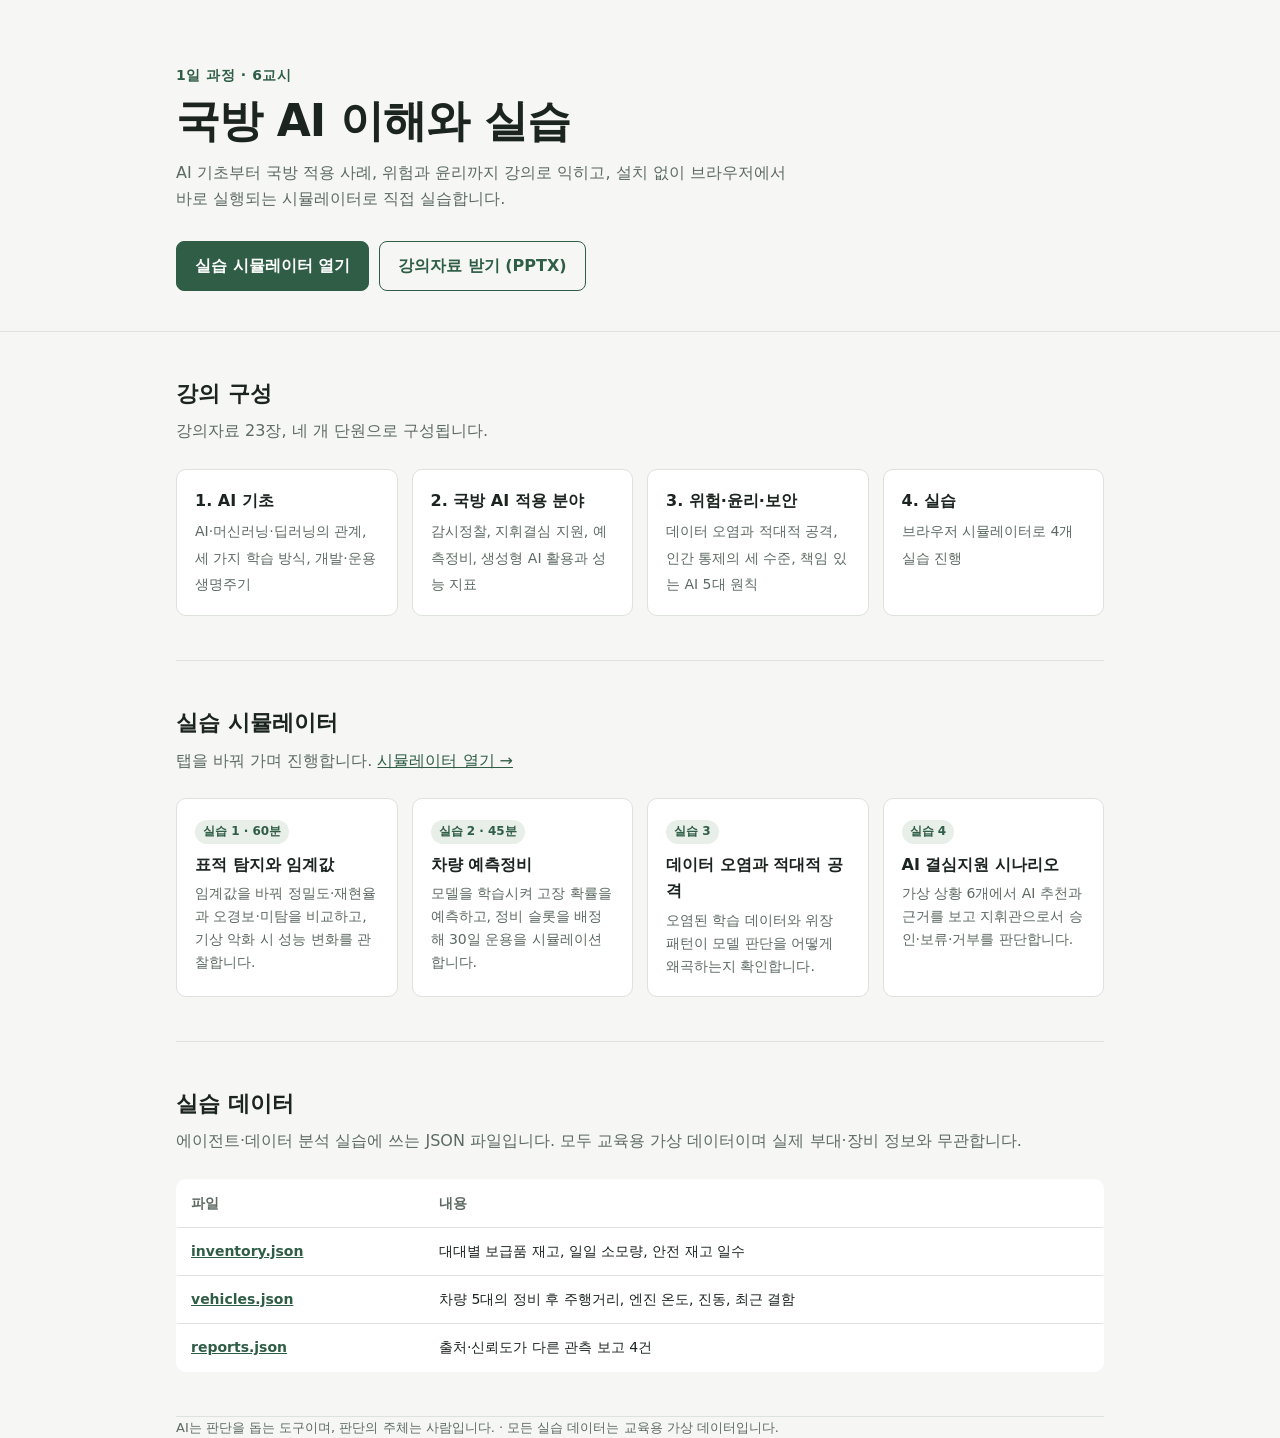
==== index.html @ c4626852 "국방 AI 교육자료와 실습 시뮬레이터 페이지" ====
<!doctype html>
<html lang="ko">
<head>
<meta charset="utf-8">
<meta name="viewport" content="width=device-width, initial-scale=1">
<title>국방 AI 교육</title>
<meta name="description" content="국방 AI 이해와 실습 — 강의자료와 브라우저 실습 시뮬레이터">
<style>
  :root {
    --bg: #f6f7f4; --surface: #ffffff; --ink: #1c2420; --muted: #5d6a63;
    --line: #dde2dc; --accent: #2f5d46; --accent-ink: #ffffff; --chip: #e8efe9;
  }
  @media (prefers-color-scheme: dark) {
    :root {
      --bg: #121614; --surface: #1a201d; --ink: #e6ebe7; --muted: #9aa69f;
      --line: #2c3530; --accent: #7fbf9a; --accent-ink: #0f1712; --chip: #23302a;
    }
  }
  * { box-sizing: border-box; }
  body {
    margin: 0; background: var(--bg); color: var(--ink);
    font: 16px/1.65 "Pretendard", "Apple SD Gothic Neo", "Malgun Gothic", system-ui, sans-serif;
  }
  .wrap { max-width: 960px; margin: 0 auto; padding: 0 16px; }
  header { padding: 64px 0 40px; border-bottom: 1px solid var(--line); }
  .eyebrow { color: var(--accent); font-weight: 700; font-size: 14px; letter-spacing: .04em; }
  h1 { font-size: clamp(30px, 5vw, 44px); line-height: 1.2; margin: 8px 0 12px; letter-spacing: -.02em; }
  header p { color: var(--muted); margin: 0; max-width: 620px; }
  .cta { display: flex; flex-wrap: wrap; gap: 10px; margin-top: 28px; }
  .btn {
    display: inline-block; padding: 11px 18px; border-radius: 8px; text-decoration: none;
    font-weight: 600; border: 1px solid var(--accent); color: var(--accent);
  }
  .btn.primary { background: var(--accent); color: var(--accent-ink); }
  .btn:hover { filter: brightness(1.08); }
  section { padding: 44px 0; border-bottom: 1px solid var(--line); }
  h2 { font-size: 22px; margin: 0 0 6px; }
  .lead { color: var(--muted); margin: 0 0 24px; }
  .grid { display: grid; grid-template-columns: repeat(auto-fit, minmax(210px, 1fr)); gap: 14px; }
  .card { background: var(--surface); border: 1px solid var(--line); border-radius: 10px; padding: 18px; }
  .card h3 { font-size: 16px; margin: 0 0 4px; }
  .card p { margin: 0; color: var(--muted); font-size: 14px; }
  .chip { display: inline-block; background: var(--chip); color: var(--accent); font-size: 12px;
          font-weight: 700; padding: 2px 8px; border-radius: 99px; margin-bottom: 8px; }
  ol.outline { margin: 0; padding: 0; list-style: none; display: grid; gap: 14px;
               grid-template-columns: repeat(auto-fit, minmax(210px, 1fr)); }
  ol.outline li { background: var(--surface); border: 1px solid var(--line); border-radius: 10px; padding: 18px; }
  ol.outline strong { display: block; margin-bottom: 4px; }
  ol.outline span { color: var(--muted); font-size: 14px; }
  table { width: 100%; border-collapse: collapse; background: var(--surface);
          border: 1px solid var(--line); border-radius: 10px; overflow: hidden; }
  th, td { text-align: left; padding: 12px 14px; border-bottom: 1px solid var(--line); font-size: 14px; }
  th { color: var(--muted); font-weight: 600; }
  tr:last-child td { border-bottom: 0; }
  td a { color: var(--accent); font-weight: 600; }
  footer { padding: 32px 0 56px; color: var(--muted); font-size: 13px; }
</style>
</head>
<body>
  <header>
    <div class="wrap">
      <div class="eyebrow">1일 과정 · 6교시</div>
      <h1>국방 AI 이해와 실습</h1>
      <p>AI 기초부터 국방 적용 사례, 위험과 윤리까지 강의로 익히고, 설치 없이 브라우저에서 바로 실행되는 시뮬레이터로 직접 실습합니다.</p>
      <div class="cta">
        <a class="btn primary" href="simulator.html">실습 시뮬레이터 열기</a>
        <a class="btn" href="materials/defense-ai-lecture.pptx" download>강의자료 받기 (PPTX)</a>
      </div>
    </div>
  </header>

  <main class="wrap">
    <section>
      <h2>강의 구성</h2>
      <p class="lead">강의자료 23장, 네 개 단원으로 구성됩니다.</p>
      <ol class="outline">
        <li><strong>1. AI 기초</strong><span>AI·머신러닝·딥러닝의 관계, 세 가지 학습 방식, 개발·운용 생명주기</span></li>
        <li><strong>2. 국방 AI 적용 분야</strong><span>감시정찰, 지휘결심 지원, 예측정비, 생성형 AI 활용과 성능 지표</span></li>
        <li><strong>3. 위험·윤리·보안</strong><span>데이터 오염과 적대적 공격, 인간 통제의 세 수준, 책임 있는 AI 5대 원칙</span></li>
        <li><strong>4. 실습</strong><span>브라우저 시뮬레이터로 4개 실습 진행</span></li>
      </ol>
    </section>

    <section>
      <h2>실습 시뮬레이터</h2>
      <p class="lead">탭을 바꿔 가며 진행합니다. <a href="simulator.html" style="color:var(--accent)">시뮬레이터 열기 →</a></p>
      <div class="grid">
        <div class="card"><span class="chip">실습 1 · 60분</span><h3>표적 탐지와 임계값</h3><p>임계값을 바꿔 정밀도·재현율과 오경보·미탐을 비교하고, 기상 악화 시 성능 변화를 관찰합니다.</p></div>
        <div class="card"><span class="chip">실습 2 · 45분</span><h3>차량 예측정비</h3><p>모델을 학습시켜 고장 확률을 예측하고, 정비 슬롯을 배정해 30일 운용을 시뮬레이션합니다.</p></div>
        <div class="card"><span class="chip">실습 3</span><h3>데이터 오염과 적대적 공격</h3><p>오염된 학습 데이터와 위장 패턴이 모델 판단을 어떻게 왜곡하는지 확인합니다.</p></div>
        <div class="card"><span class="chip">실습 4</span><h3>AI 결심지원 시나리오</h3><p>가상 상황 6개에서 AI 추천과 근거를 보고 지휘관으로서 승인·보류·거부를 판단합니다.</p></div>
      </div>
    </section>

    <section>
      <h2>실습 데이터</h2>
      <p class="lead">에이전트·데이터 분석 실습에 쓰는 JSON 파일입니다. 모두 교육용 가상 데이터이며 실제 부대·장비 정보와 무관합니다.</p>
      <table>
        <thead><tr><th>파일</th><th>내용</th></tr></thead>
        <tbody>
          <tr><td><a href="agent-labs/data/inventory.json">inventory.json</a></td><td>대대별 보급품 재고, 일일 소모량, 안전 재고 일수</td></tr>
          <tr><td><a href="agent-labs/data/vehicles.json">vehicles.json</a></td><td>차량 5대의 정비 후 주행거리, 엔진 온도, 진동, 최근 결함</td></tr>
          <tr><td><a href="agent-labs/data/reports.json">reports.json</a></td><td>출처·신뢰도가 다른 관측 보고 4건</td></tr>
        </tbody>
      </table>
    </section>
  </main>

  <footer class="wrap">AI는 판단을 돕는 도구이며, 판단의 주체는 사람입니다. · 모든 실습 데이터는 교육용 가상 데이터입니다.</footer>
</body>
</html>
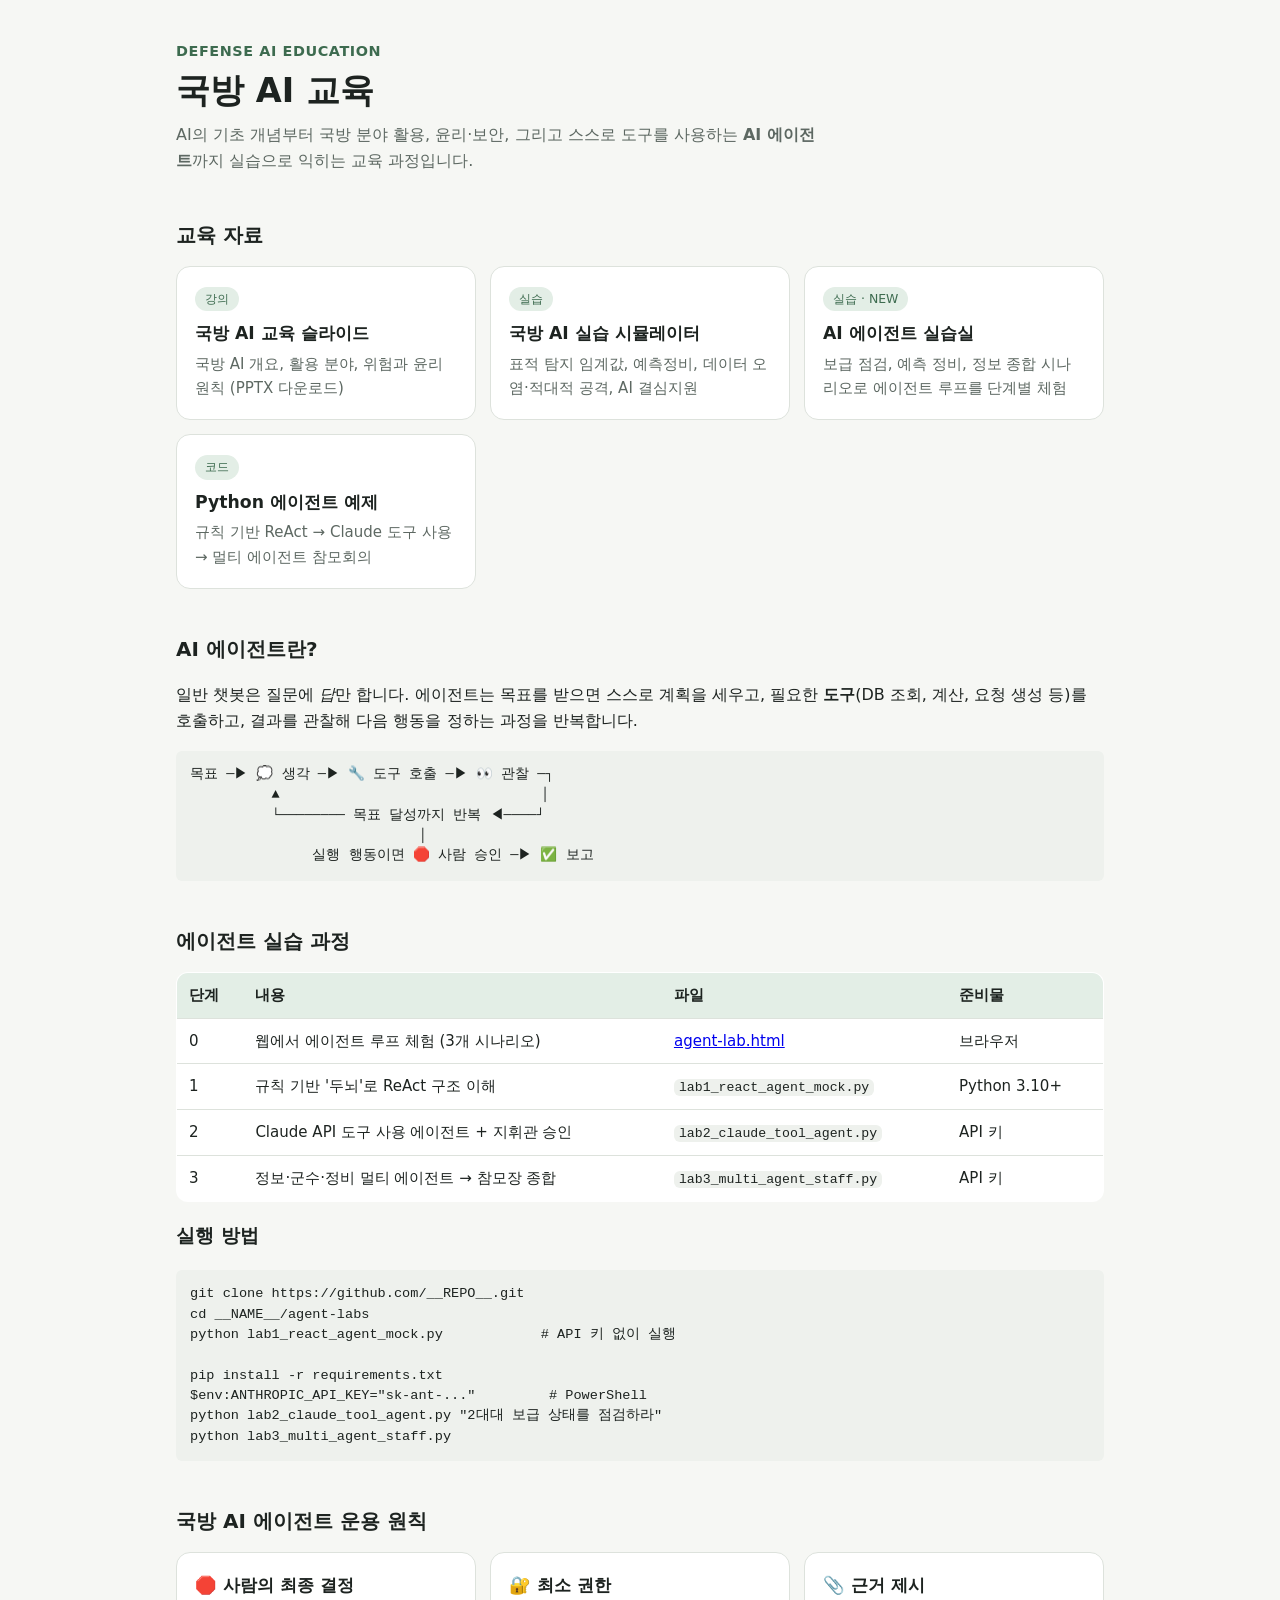
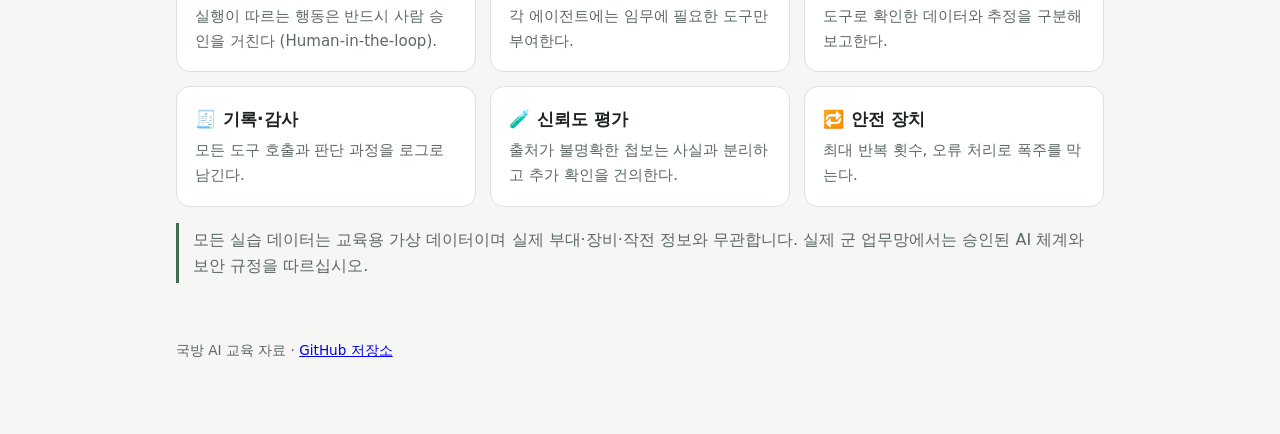
==== commit 8ca5b599: "국방 AI 교육 자료 및 AI 에이전트 실습 예제 추가" ====
--- a/index.html
+++ b/index.html
@@ -4,108 +4,90 @@
 <meta charset="utf-8">
 <meta name="viewport" content="width=device-width, initial-scale=1">
 <title>국방 AI 교육</title>
-<meta name="description" content="국방 AI 이해와 실습 — 강의자료와 브라우저 실습 시뮬레이터">
+<meta name="description" content="국방 AI 교육 자료, 실습 시뮬레이터, AI 에이전트 실습 예제">
 <style>
-  :root {
-    --bg: #f6f7f4; --surface: #ffffff; --ink: #1c2420; --muted: #5d6a63;
-    --line: #dde2dc; --accent: #2f5d46; --accent-ink: #ffffff; --chip: #e8efe9;
-  }
-  @media (prefers-color-scheme: dark) {
-    :root {
-      --bg: #121614; --surface: #1a201d; --ink: #e6ebe7; --muted: #9aa69f;
-      --line: #2c3530; --accent: #7fbf9a; --accent-ink: #0f1712; --chip: #23302a;
-    }
-  }
-  * { box-sizing: border-box; }
-  body {
-    margin: 0; background: var(--bg); color: var(--ink);
-    font: 16px/1.65 "Pretendard", "Apple SD Gothic Neo", "Malgun Gothic", system-ui, sans-serif;
-  }
-  .wrap { max-width: 960px; margin: 0 auto; padding: 0 16px; }
-  header { padding: 64px 0 40px; border-bottom: 1px solid var(--line); }
-  .eyebrow { color: var(--accent); font-weight: 700; font-size: 14px; letter-spacing: .04em; }
-  h1 { font-size: clamp(30px, 5vw, 44px); line-height: 1.2; margin: 8px 0 12px; letter-spacing: -.02em; }
-  header p { color: var(--muted); margin: 0; max-width: 620px; }
-  .cta { display: flex; flex-wrap: wrap; gap: 10px; margin-top: 28px; }
-  .btn {
-    display: inline-block; padding: 11px 18px; border-radius: 8px; text-decoration: none;
-    font-weight: 600; border: 1px solid var(--accent); color: var(--accent);
-  }
-  .btn.primary { background: var(--accent); color: var(--accent-ink); }
-  .btn:hover { filter: brightness(1.08); }
-  section { padding: 44px 0; border-bottom: 1px solid var(--line); }
-  h2 { font-size: 22px; margin: 0 0 6px; }
-  .lead { color: var(--muted); margin: 0 0 24px; }
-  .grid { display: grid; grid-template-columns: repeat(auto-fit, minmax(210px, 1fr)); gap: 14px; }
-  .card { background: var(--surface); border: 1px solid var(--line); border-radius: 10px; padding: 18px; }
-  .card h3 { font-size: 16px; margin: 0 0 4px; }
-  .card p { margin: 0; color: var(--muted); font-size: 14px; }
-  .chip { display: inline-block; background: var(--chip); color: var(--accent); font-size: 12px;
-          font-weight: 700; padding: 2px 8px; border-radius: 99px; margin-bottom: 8px; }
-  ol.outline { margin: 0; padding: 0; list-style: none; display: grid; gap: 14px;
-               grid-template-columns: repeat(auto-fit, minmax(210px, 1fr)); }
-  ol.outline li { background: var(--surface); border: 1px solid var(--line); border-radius: 10px; padding: 18px; }
-  ol.outline strong { display: block; margin-bottom: 4px; }
-  ol.outline span { color: var(--muted); font-size: 14px; }
-  table { width: 100%; border-collapse: collapse; background: var(--surface);
-          border: 1px solid var(--line); border-radius: 10px; overflow: hidden; }
-  th, td { text-align: left; padding: 12px 14px; border-bottom: 1px solid var(--line); font-size: 14px; }
-  th { color: var(--muted); font-weight: 600; }
-  tr:last-child td { border-bottom: 0; }
-  td a { color: var(--accent); font-weight: 600; }
-  footer { padding: 32px 0 56px; color: var(--muted); font-size: 13px; }
+:root{--bg:#f6f7f4;--card:#fff;--ink:#1d2320;--muted:#5d6862;--line:#dde2dc;--accent:#3d6b4f;--accent-soft:#e3eee6;--code:#eef1ed}
+@media (prefers-color-scheme:dark){:root:not([data-theme="light"]){--bg:#121614;--card:#1b201d;--ink:#e6ebe7;--muted:#9aa59f;--line:#2c3430;--accent:#7fb592;--accent-soft:#22332a;--code:#232a26}}
+:root[data-theme="dark"]{--bg:#121614;--card:#1b201d;--ink:#e6ebe7;--muted:#9aa59f;--line:#2c3430;--accent:#7fb592;--accent-soft:#22332a;--code:#232a26}
+*{box-sizing:border-box}
+body{margin:0;background:var(--bg);color:var(--ink);font:16px/1.65 "Pretendard","Apple SD Gothic Neo","Malgun Gothic",system-ui,sans-serif}
+.wrap{max-width:960px;margin:0 auto;padding:40px 16px 72px}
+.kicker{color:var(--accent);font-weight:700;letter-spacing:.04em;font-size:.9rem}
+h1{font-size:2.1rem;line-height:1.25;margin:6px 0 10px}
+.lead{color:var(--muted);max-width:640px;margin:0}
+h2{font-size:1.25rem;margin:44px 0 14px}
+.grid{display:grid;grid-template-columns:repeat(auto-fit,minmax(260px,1fr));gap:14px}
+.card{display:block;background:var(--card);border:1px solid var(--line);border-radius:14px;padding:18px;color:inherit;text-decoration:none}
+a.card:hover{border-color:var(--accent)}
+.card .tag{display:inline-block;font-size:.78rem;background:var(--accent-soft);color:var(--accent);border-radius:99px;padding:2px 10px;margin-bottom:8px}
+.card b{display:block;font-size:1.08rem;margin-bottom:4px}
+.card p{margin:0;color:var(--muted);font-size:.94rem}
+table{width:100%;border-collapse:collapse;background:var(--card);border:1px solid var(--line);border-radius:12px;overflow:hidden;font-size:.94rem}
+th,td{text-align:left;padding:10px 12px;border-bottom:1px solid var(--line);vertical-align:top}
+th{background:var(--accent-soft)}
+tr:last-child td{border-bottom:0}
+.tbl{overflow-x:auto}
+code,pre{font-family:Consolas,monospace;background:var(--code);border-radius:6px}
+code{padding:1px 5px;font-size:.88em}
+pre{padding:14px;overflow-x:auto;font-size:.85rem;line-height:1.5}
+.note{border-left:3px solid var(--accent);padding:4px 0 4px 14px;color:var(--muted)}
+footer{margin-top:56px;color:var(--muted);font-size:.85rem}
 </style>
 </head>
 <body>
-  <header>
-    <div class="wrap">
-      <div class="eyebrow">1일 과정 · 6교시</div>
-      <h1>국방 AI 이해와 실습</h1>
-      <p>AI 기초부터 국방 적용 사례, 위험과 윤리까지 강의로 익히고, 설치 없이 브라우저에서 바로 실행되는 시뮬레이터로 직접 실습합니다.</p>
-      <div class="cta">
-        <a class="btn primary" href="simulator.html">실습 시뮬레이터 열기</a>
-        <a class="btn" href="materials/defense-ai-lecture.pptx" download>강의자료 받기 (PPTX)</a>
-      </div>
-    </div>
-  </header>
+<div class="wrap">
+<div class="kicker">DEFENSE AI EDUCATION</div>
+<h1>국방 AI 교육</h1>
+<p class="lead">AI의 기초 개념부터 국방 분야 활용, 윤리·보안, 그리고 스스로 도구를 사용하는 <b>AI 에이전트</b>까지 실습으로 익히는 교육 과정입니다.</p>
 
-  <main class="wrap">
-    <section>
-      <h2>강의 구성</h2>
-      <p class="lead">강의자료 23장, 네 개 단원으로 구성됩니다.</p>
-      <ol class="outline">
-        <li><strong>1. AI 기초</strong><span>AI·머신러닝·딥러닝의 관계, 세 가지 학습 방식, 개발·운용 생명주기</span></li>
-        <li><strong>2. 국방 AI 적용 분야</strong><span>감시정찰, 지휘결심 지원, 예측정비, 생성형 AI 활용과 성능 지표</span></li>
-        <li><strong>3. 위험·윤리·보안</strong><span>데이터 오염과 적대적 공격, 인간 통제의 세 수준, 책임 있는 AI 5대 원칙</span></li>
-        <li><strong>4. 실습</strong><span>브라우저 시뮬레이터로 4개 실습 진행</span></li>
-      </ol>
-    </section>
+<h2>교육 자료</h2>
+<div class="grid">
+  <a class="card" href="materials/defense-ai-lecture.pptx"><span class="tag">강의</span><b>국방 AI 교육 슬라이드</b><p>국방 AI 개요, 활용 분야, 위험과 윤리 원칙 (PPTX 다운로드)</p></a>
+  <a class="card" href="simulator.html"><span class="tag">실습</span><b>국방 AI 실습 시뮬레이터</b><p>표적 탐지 임계값, 예측정비, 데이터 오염·적대적 공격, AI 결심지원</p></a>
+  <a class="card" href="agent-lab.html"><span class="tag">실습 · NEW</span><b>AI 에이전트 실습실</b><p>보급 점검, 예측 정비, 정보 종합 시나리오로 에이전트 루프를 단계별 체험</p></a>
+  <a class="card" href="https://github.com/__REPO__/tree/main/agent-labs"><span class="tag">코드</span><b>Python 에이전트 예제</b><p>규칙 기반 ReAct → Claude 도구 사용 → 멀티 에이전트 참모회의</p></a>
+</div>
 
-    <section>
-      <h2>실습 시뮬레이터</h2>
-      <p class="lead">탭을 바꿔 가며 진행합니다. <a href="simulator.html" style="color:var(--accent)">시뮬레이터 열기 →</a></p>
-      <div class="grid">
-        <div class="card"><span class="chip">실습 1 · 60분</span><h3>표적 탐지와 임계값</h3><p>임계값을 바꿔 정밀도·재현율과 오경보·미탐을 비교하고, 기상 악화 시 성능 변화를 관찰합니다.</p></div>
-        <div class="card"><span class="chip">실습 2 · 45분</span><h3>차량 예측정비</h3><p>모델을 학습시켜 고장 확률을 예측하고, 정비 슬롯을 배정해 30일 운용을 시뮬레이션합니다.</p></div>
-        <div class="card"><span class="chip">실습 3</span><h3>데이터 오염과 적대적 공격</h3><p>오염된 학습 데이터와 위장 패턴이 모델 판단을 어떻게 왜곡하는지 확인합니다.</p></div>
-        <div class="card"><span class="chip">실습 4</span><h3>AI 결심지원 시나리오</h3><p>가상 상황 6개에서 AI 추천과 근거를 보고 지휘관으로서 승인·보류·거부를 판단합니다.</p></div>
-      </div>
-    </section>
+<h2>AI 에이전트란?</h2>
+<p>일반 챗봇은 질문에 <em>답</em>만 합니다. 에이전트는 목표를 받으면 스스로 계획을 세우고, 필요한 <b>도구</b>(DB 조회, 계산, 요청 생성 등)를 호출하고, 결과를 관찰해 다음 행동을 정하는 과정을 반복합니다.</p>
+<pre>목표 ─▶ 💭 생각 ─▶ 🔧 도구 호출 ─▶ 👀 관찰 ─┐
+          ▲                                │
+          └──────── 목표 달성까지 반복 ◀────┘
+                            │
+               실행 행동이면 🛑 사람 승인 ─▶ ✅ 보고</pre>
 
-    <section>
-      <h2>실습 데이터</h2>
-      <p class="lead">에이전트·데이터 분석 실습에 쓰는 JSON 파일입니다. 모두 교육용 가상 데이터이며 실제 부대·장비 정보와 무관합니다.</p>
-      <table>
-        <thead><tr><th>파일</th><th>내용</th></tr></thead>
-        <tbody>
-          <tr><td><a href="agent-labs/data/inventory.json">inventory.json</a></td><td>대대별 보급품 재고, 일일 소모량, 안전 재고 일수</td></tr>
-          <tr><td><a href="agent-labs/data/vehicles.json">vehicles.json</a></td><td>차량 5대의 정비 후 주행거리, 엔진 온도, 진동, 최근 결함</td></tr>
-          <tr><td><a href="agent-labs/data/reports.json">reports.json</a></td><td>출처·신뢰도가 다른 관측 보고 4건</td></tr>
-        </tbody>
-      </table>
-    </section>
-  </main>
+<h2>에이전트 실습 과정</h2>
+<div class="tbl"><table>
+<tr><th>단계</th><th>내용</th><th>파일</th><th>준비물</th></tr>
+<tr><td>0</td><td>웹에서 에이전트 루프 체험 (3개 시나리오)</td><td><a href="agent-lab.html">agent-lab.html</a></td><td>브라우저</td></tr>
+<tr><td>1</td><td>규칙 기반 '두뇌'로 ReAct 구조 이해</td><td><code>lab1_react_agent_mock.py</code></td><td>Python 3.10+</td></tr>
+<tr><td>2</td><td>Claude API 도구 사용 에이전트 + 지휘관 승인</td><td><code>lab2_claude_tool_agent.py</code></td><td>API 키</td></tr>
+<tr><td>3</td><td>정보·군수·정비 멀티 에이전트 → 참모장 종합</td><td><code>lab3_multi_agent_staff.py</code></td><td>API 키</td></tr>
+</table></div>
 
-  <footer class="wrap">AI는 판단을 돕는 도구이며, 판단의 주체는 사람입니다. · 모든 실습 데이터는 교육용 가상 데이터입니다.</footer>
+<h3>실행 방법</h3>
+<pre>git clone https://github.com/__REPO__.git
+cd __NAME__/agent-labs
+python lab1_react_agent_mock.py            # API 키 없이 실행
+
+pip install -r requirements.txt
+$env:ANTHROPIC_API_KEY="sk-ant-..."         # PowerShell
+python lab2_claude_tool_agent.py "2대대 보급 상태를 점검하라"
+python lab3_multi_agent_staff.py</pre>
+
+<h2>국방 AI 에이전트 운용 원칙</h2>
+<div class="grid">
+  <div class="card"><b>🛑 사람의 최종 결정</b><p>실행이 따르는 행동은 반드시 사람 승인을 거친다 (Human-in-the-loop).</p></div>
+  <div class="card"><b>🔐 최소 권한</b><p>각 에이전트에는 임무에 필요한 도구만 부여한다.</p></div>
+  <div class="card"><b>📎 근거 제시</b><p>도구로 확인한 데이터와 추정을 구분해 보고한다.</p></div>
+  <div class="card"><b>🧾 기록·감사</b><p>모든 도구 호출과 판단 과정을 로그로 남긴다.</p></div>
+  <div class="card"><b>🧪 신뢰도 평가</b><p>출처가 불명확한 첩보는 사실과 분리하고 추가 확인을 건의한다.</p></div>
+  <div class="card"><b>🔁 안전 장치</b><p>최대 반복 횟수, 오류 처리로 폭주를 막는다.</p></div>
+</div>
+
+<p class="note">모든 실습 데이터는 교육용 가상 데이터이며 실제 부대·장비·작전 정보와 무관합니다. 실제 군 업무망에서는 승인된 AI 체계와 보안 규정을 따르십시오.</p>
+
+<footer>국방 AI 교육 자료 · <a href="https://github.com/__REPO__">GitHub 저장소</a></footer>
+</div>
 </body>
 </html>
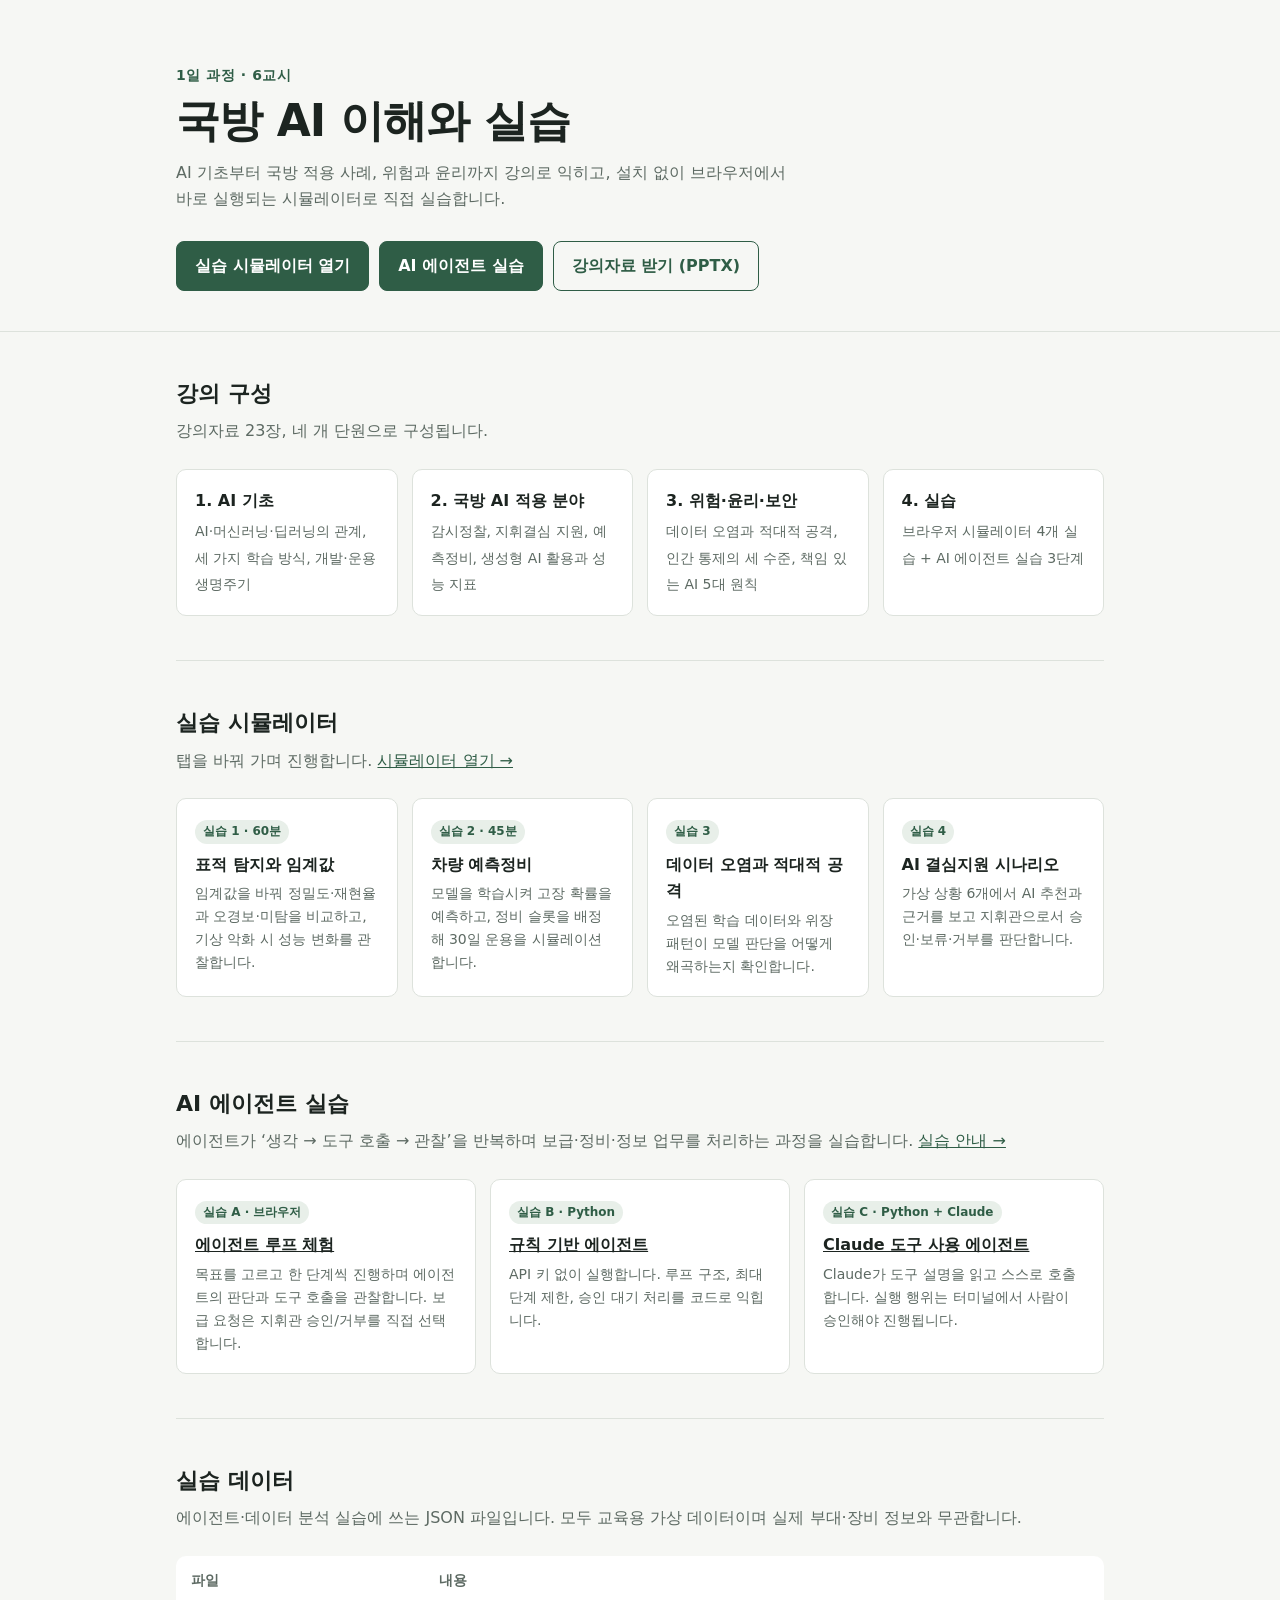
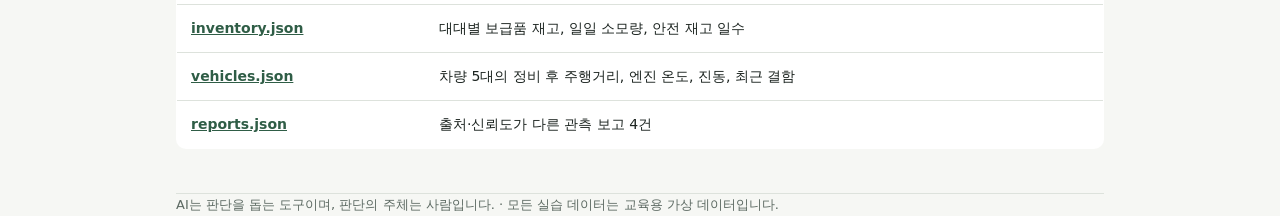
==== commit 9e64b793: "AI 에이전트 실습 추가: 웹 실습 페이지, 규칙 기반/Claude 에이전트 예제, 안내문" ====
--- a/index.html
+++ b/index.html
@@ -4,90 +4,119 @@
 <meta charset="utf-8">
 <meta name="viewport" content="width=device-width, initial-scale=1">
 <title>국방 AI 교육</title>
-<meta name="description" content="국방 AI 교육 자료, 실습 시뮬레이터, AI 에이전트 실습 예제">
+<meta name="description" content="국방 AI 이해와 실습 — 강의자료와 브라우저 실습 시뮬레이터">
 <style>
-:root{--bg:#f6f7f4;--card:#fff;--ink:#1d2320;--muted:#5d6862;--line:#dde2dc;--accent:#3d6b4f;--accent-soft:#e3eee6;--code:#eef1ed}
-@media (prefers-color-scheme:dark){:root:not([data-theme="light"]){--bg:#121614;--card:#1b201d;--ink:#e6ebe7;--muted:#9aa59f;--line:#2c3430;--accent:#7fb592;--accent-soft:#22332a;--code:#232a26}}
-:root[data-theme="dark"]{--bg:#121614;--card:#1b201d;--ink:#e6ebe7;--muted:#9aa59f;--line:#2c3430;--accent:#7fb592;--accent-soft:#22332a;--code:#232a26}
-*{box-sizing:border-box}
-body{margin:0;background:var(--bg);color:var(--ink);font:16px/1.65 "Pretendard","Apple SD Gothic Neo","Malgun Gothic",system-ui,sans-serif}
-.wrap{max-width:960px;margin:0 auto;padding:40px 16px 72px}
-.kicker{color:var(--accent);font-weight:700;letter-spacing:.04em;font-size:.9rem}
-h1{font-size:2.1rem;line-height:1.25;margin:6px 0 10px}
-.lead{color:var(--muted);max-width:640px;margin:0}
-h2{font-size:1.25rem;margin:44px 0 14px}
-.grid{display:grid;grid-template-columns:repeat(auto-fit,minmax(260px,1fr));gap:14px}
-.card{display:block;background:var(--card);border:1px solid var(--line);border-radius:14px;padding:18px;color:inherit;text-decoration:none}
-a.card:hover{border-color:var(--accent)}
-.card .tag{display:inline-block;font-size:.78rem;background:var(--accent-soft);color:var(--accent);border-radius:99px;padding:2px 10px;margin-bottom:8px}
-.card b{display:block;font-size:1.08rem;margin-bottom:4px}
-.card p{margin:0;color:var(--muted);font-size:.94rem}
-table{width:100%;border-collapse:collapse;background:var(--card);border:1px solid var(--line);border-radius:12px;overflow:hidden;font-size:.94rem}
-th,td{text-align:left;padding:10px 12px;border-bottom:1px solid var(--line);vertical-align:top}
-th{background:var(--accent-soft)}
-tr:last-child td{border-bottom:0}
-.tbl{overflow-x:auto}
-code,pre{font-family:Consolas,monospace;background:var(--code);border-radius:6px}
-code{padding:1px 5px;font-size:.88em}
-pre{padding:14px;overflow-x:auto;font-size:.85rem;line-height:1.5}
-.note{border-left:3px solid var(--accent);padding:4px 0 4px 14px;color:var(--muted)}
-footer{margin-top:56px;color:var(--muted);font-size:.85rem}
+  :root {
+    --bg: #f6f7f4; --surface: #ffffff; --ink: #1c2420; --muted: #5d6a63;
+    --line: #dde2dc; --accent: #2f5d46; --accent-ink: #ffffff; --chip: #e8efe9;
+  }
+  @media (prefers-color-scheme: dark) {
+    :root {
+      --bg: #121614; --surface: #1a201d; --ink: #e6ebe7; --muted: #9aa69f;
+      --line: #2c3530; --accent: #7fbf9a; --accent-ink: #0f1712; --chip: #23302a;
+    }
+  }
+  * { box-sizing: border-box; }
+  body {
+    margin: 0; background: var(--bg); color: var(--ink);
+    font: 16px/1.65 "Pretendard", "Apple SD Gothic Neo", "Malgun Gothic", system-ui, sans-serif;
+  }
+  .wrap { max-width: 960px; margin: 0 auto; padding: 0 16px; }
+  header { padding: 64px 0 40px; border-bottom: 1px solid var(--line); }
+  .eyebrow { color: var(--accent); font-weight: 700; font-size: 14px; letter-spacing: .04em; }
+  h1 { font-size: clamp(30px, 5vw, 44px); line-height: 1.2; margin: 8px 0 12px; letter-spacing: -.02em; }
+  header p { color: var(--muted); margin: 0; max-width: 620px; }
+  .cta { display: flex; flex-wrap: wrap; gap: 10px; margin-top: 28px; }
+  .btn {
+    display: inline-block; padding: 11px 18px; border-radius: 8px; text-decoration: none;
+    font-weight: 600; border: 1px solid var(--accent); color: var(--accent);
+  }
+  .btn.primary { background: var(--accent); color: var(--accent-ink); }
+  .btn:hover { filter: brightness(1.08); }
+  section { padding: 44px 0; border-bottom: 1px solid var(--line); }
+  h2 { font-size: 22px; margin: 0 0 6px; }
+  .lead { color: var(--muted); margin: 0 0 24px; }
+  .grid { display: grid; grid-template-columns: repeat(auto-fit, minmax(210px, 1fr)); gap: 14px; }
+  .card { background: var(--surface); border: 1px solid var(--line); border-radius: 10px; padding: 18px; }
+  .card h3 { font-size: 16px; margin: 0 0 4px; }
+  .card p { margin: 0; color: var(--muted); font-size: 14px; }
+  .chip { display: inline-block; background: var(--chip); color: var(--accent); font-size: 12px;
+          font-weight: 700; padding: 2px 8px; border-radius: 99px; margin-bottom: 8px; }
+  ol.outline { margin: 0; padding: 0; list-style: none; display: grid; gap: 14px;
+               grid-template-columns: repeat(auto-fit, minmax(210px, 1fr)); }
+  ol.outline li { background: var(--surface); border: 1px solid var(--line); border-radius: 10px; padding: 18px; }
+  ol.outline strong { display: block; margin-bottom: 4px; }
+  ol.outline span { color: var(--muted); font-size: 14px; }
+  table { width: 100%; border-collapse: collapse; background: var(--surface);
+          border: 1px solid var(--line); border-radius: 10px; overflow: hidden; }
+  th, td { text-align: left; padding: 12px 14px; border-bottom: 1px solid var(--line); font-size: 14px; }
+  th { color: var(--muted); font-weight: 600; }
+  tr:last-child td { border-bottom: 0; }
+  td a { color: var(--accent); font-weight: 600; }
+  footer { padding: 32px 0 56px; color: var(--muted); font-size: 13px; }
 </style>
 </head>
 <body>
-<div class="wrap">
-<div class="kicker">DEFENSE AI EDUCATION</div>
-<h1>국방 AI 교육</h1>
-<p class="lead">AI의 기초 개념부터 국방 분야 활용, 윤리·보안, 그리고 스스로 도구를 사용하는 <b>AI 에이전트</b>까지 실습으로 익히는 교육 과정입니다.</p>
+  <header>
+    <div class="wrap">
+      <div class="eyebrow">1일 과정 · 6교시</div>
+      <h1>국방 AI 이해와 실습</h1>
+      <p>AI 기초부터 국방 적용 사례, 위험과 윤리까지 강의로 익히고, 설치 없이 브라우저에서 바로 실행되는 시뮬레이터로 직접 실습합니다.</p>
+      <div class="cta">
+        <a class="btn primary" href="simulator.html">실습 시뮬레이터 열기</a>
+        <a class="btn primary" href="agent-lab.html">AI 에이전트 실습</a>
+        <a class="btn" href="materials/defense-ai-lecture.pptx" download>강의자료 받기 (PPTX)</a>
+      </div>
+    </div>
+  </header>
 
-<h2>교육 자료</h2>
-<div class="grid">
-  <a class="card" href="materials/defense-ai-lecture.pptx"><span class="tag">강의</span><b>국방 AI 교육 슬라이드</b><p>국방 AI 개요, 활용 분야, 위험과 윤리 원칙 (PPTX 다운로드)</p></a>
-  <a class="card" href="simulator.html"><span class="tag">실습</span><b>국방 AI 실습 시뮬레이터</b><p>표적 탐지 임계값, 예측정비, 데이터 오염·적대적 공격, AI 결심지원</p></a>
-  <a class="card" href="agent-lab.html"><span class="tag">실습 · NEW</span><b>AI 에이전트 실습실</b><p>보급 점검, 예측 정비, 정보 종합 시나리오로 에이전트 루프를 단계별 체험</p></a>
-  <a class="card" href="https://github.com/__REPO__/tree/main/agent-labs"><span class="tag">코드</span><b>Python 에이전트 예제</b><p>규칙 기반 ReAct → Claude 도구 사용 → 멀티 에이전트 참모회의</p></a>
-</div>
+  <main class="wrap">
+    <section>
+      <h2>강의 구성</h2>
+      <p class="lead">강의자료 23장, 네 개 단원으로 구성됩니다.</p>
+      <ol class="outline">
+        <li><strong>1. AI 기초</strong><span>AI·머신러닝·딥러닝의 관계, 세 가지 학습 방식, 개발·운용 생명주기</span></li>
+        <li><strong>2. 국방 AI 적용 분야</strong><span>감시정찰, 지휘결심 지원, 예측정비, 생성형 AI 활용과 성능 지표</span></li>
+        <li><strong>3. 위험·윤리·보안</strong><span>데이터 오염과 적대적 공격, 인간 통제의 세 수준, 책임 있는 AI 5대 원칙</span></li>
+        <li><strong>4. 실습</strong><span>브라우저 시뮬레이터 4개 실습 + AI 에이전트 실습 3단계</span></li>
+      </ol>
+    </section>
 
-<h2>AI 에이전트란?</h2>
-<p>일반 챗봇은 질문에 <em>답</em>만 합니다. 에이전트는 목표를 받으면 스스로 계획을 세우고, 필요한 <b>도구</b>(DB 조회, 계산, 요청 생성 등)를 호출하고, 결과를 관찰해 다음 행동을 정하는 과정을 반복합니다.</p>
-<pre>목표 ─▶ 💭 생각 ─▶ 🔧 도구 호출 ─▶ 👀 관찰 ─┐
-          ▲                                │
-          └──────── 목표 달성까지 반복 ◀────┘
-                            │
-               실행 행동이면 🛑 사람 승인 ─▶ ✅ 보고</pre>
+    <section>
+      <h2>실습 시뮬레이터</h2>
+      <p class="lead">탭을 바꿔 가며 진행합니다. <a href="simulator.html" style="color:var(--accent)">시뮬레이터 열기 →</a></p>
+      <div class="grid">
+        <div class="card"><span class="chip">실습 1 · 60분</span><h3>표적 탐지와 임계값</h3><p>임계값을 바꿔 정밀도·재현율과 오경보·미탐을 비교하고, 기상 악화 시 성능 변화를 관찰합니다.</p></div>
+        <div class="card"><span class="chip">실습 2 · 45분</span><h3>차량 예측정비</h3><p>모델을 학습시켜 고장 확률을 예측하고, 정비 슬롯을 배정해 30일 운용을 시뮬레이션합니다.</p></div>
+        <div class="card"><span class="chip">실습 3</span><h3>데이터 오염과 적대적 공격</h3><p>오염된 학습 데이터와 위장 패턴이 모델 판단을 어떻게 왜곡하는지 확인합니다.</p></div>
+        <div class="card"><span class="chip">실습 4</span><h3>AI 결심지원 시나리오</h3><p>가상 상황 6개에서 AI 추천과 근거를 보고 지휘관으로서 승인·보류·거부를 판단합니다.</p></div>
+      </div>
+    </section>
 
-<h2>에이전트 실습 과정</h2>
-<div class="tbl"><table>
-<tr><th>단계</th><th>내용</th><th>파일</th><th>준비물</th></tr>
-<tr><td>0</td><td>웹에서 에이전트 루프 체험 (3개 시나리오)</td><td><a href="agent-lab.html">agent-lab.html</a></td><td>브라우저</td></tr>
-<tr><td>1</td><td>규칙 기반 '두뇌'로 ReAct 구조 이해</td><td><code>lab1_react_agent_mock.py</code></td><td>Python 3.10+</td></tr>
-<tr><td>2</td><td>Claude API 도구 사용 에이전트 + 지휘관 승인</td><td><code>lab2_claude_tool_agent.py</code></td><td>API 키</td></tr>
-<tr><td>3</td><td>정보·군수·정비 멀티 에이전트 → 참모장 종합</td><td><code>lab3_multi_agent_staff.py</code></td><td>API 키</td></tr>
-</table></div>
+    <section>
+      <h2>AI 에이전트 실습</h2>
+      <p class="lead">에이전트가 ‘생각 → 도구 호출 → 관찰’을 반복하며 보급·정비·정보 업무를 처리하는 과정을 실습합니다. <a href="agent-labs/README.md" style="color:var(--accent)">실습 안내 →</a></p>
+      <div class="grid">
+        <div class="card"><span class="chip">실습 A · 브라우저</span><h3><a href="agent-lab.html" style="color:inherit">에이전트 루프 체험</a></h3><p>목표를 고르고 한 단계씩 진행하며 에이전트의 판단과 도구 호출을 관찰합니다. 보급 요청은 지휘관 승인/거부를 직접 선택합니다.</p></div>
+        <div class="card"><span class="chip">실습 B · Python</span><h3><a href="agent-labs/lab1_agent_loop.py" style="color:inherit">규칙 기반 에이전트</a></h3><p>API 키 없이 실행합니다. 루프 구조, 최대 단계 제한, 승인 대기 처리를 코드로 익힙니다.</p></div>
+        <div class="card"><span class="chip">실습 C · Python + Claude</span><h3><a href="agent-labs/lab2_claude_agent.py" style="color:inherit">Claude 도구 사용 에이전트</a></h3><p>Claude가 도구 설명을 읽고 스스로 호출합니다. 실행 행위는 터미널에서 사람이 승인해야 진행됩니다.</p></div>
+      </div>
+    </section>
 
-<h3>실행 방법</h3>
-<pre>git clone https://github.com/__REPO__.git
-cd __NAME__/agent-labs
-python lab1_react_agent_mock.py            # API 키 없이 실행
+    <section>
+      <h2>실습 데이터</h2>
+      <p class="lead">에이전트·데이터 분석 실습에 쓰는 JSON 파일입니다. 모두 교육용 가상 데이터이며 실제 부대·장비 정보와 무관합니다.</p>
+      <table>
+        <thead><tr><th>파일</th><th>내용</th></tr></thead>
+        <tbody>
+          <tr><td><a href="agent-labs/data/inventory.json">inventory.json</a></td><td>대대별 보급품 재고, 일일 소모량, 안전 재고 일수</td></tr>
+          <tr><td><a href="agent-labs/data/vehicles.json">vehicles.json</a></td><td>차량 5대의 정비 후 주행거리, 엔진 온도, 진동, 최근 결함</td></tr>
+          <tr><td><a href="agent-labs/data/reports.json">reports.json</a></td><td>출처·신뢰도가 다른 관측 보고 4건</td></tr>
+        </tbody>
+      </table>
+    </section>
+  </main>
 
-pip install -r requirements.txt
-$env:ANTHROPIC_API_KEY="sk-ant-..."         # PowerShell
-python lab2_claude_tool_agent.py "2대대 보급 상태를 점검하라"
-python lab3_multi_agent_staff.py</pre>
-
-<h2>국방 AI 에이전트 운용 원칙</h2>
-<div class="grid">
-  <div class="card"><b>🛑 사람의 최종 결정</b><p>실행이 따르는 행동은 반드시 사람 승인을 거친다 (Human-in-the-loop).</p></div>
-  <div class="card"><b>🔐 최소 권한</b><p>각 에이전트에는 임무에 필요한 도구만 부여한다.</p></div>
-  <div class="card"><b>📎 근거 제시</b><p>도구로 확인한 데이터와 추정을 구분해 보고한다.</p></div>
-  <div class="card"><b>🧾 기록·감사</b><p>모든 도구 호출과 판단 과정을 로그로 남긴다.</p></div>
-  <div class="card"><b>🧪 신뢰도 평가</b><p>출처가 불명확한 첩보는 사실과 분리하고 추가 확인을 건의한다.</p></div>
-  <div class="card"><b>🔁 안전 장치</b><p>최대 반복 횟수, 오류 처리로 폭주를 막는다.</p></div>
-</div>
-
-<p class="note">모든 실습 데이터는 교육용 가상 데이터이며 실제 부대·장비·작전 정보와 무관합니다. 실제 군 업무망에서는 승인된 AI 체계와 보안 규정을 따르십시오.</p>
-
-<footer>국방 AI 교육 자료 · <a href="https://github.com/__REPO__">GitHub 저장소</a></footer>
-</div>
+  <footer class="wrap">AI는 판단을 돕는 도구이며, 판단의 주체는 사람입니다. · 모든 실습 데이터는 교육용 가상 데이터입니다.</footer>
 </body>
 </html>
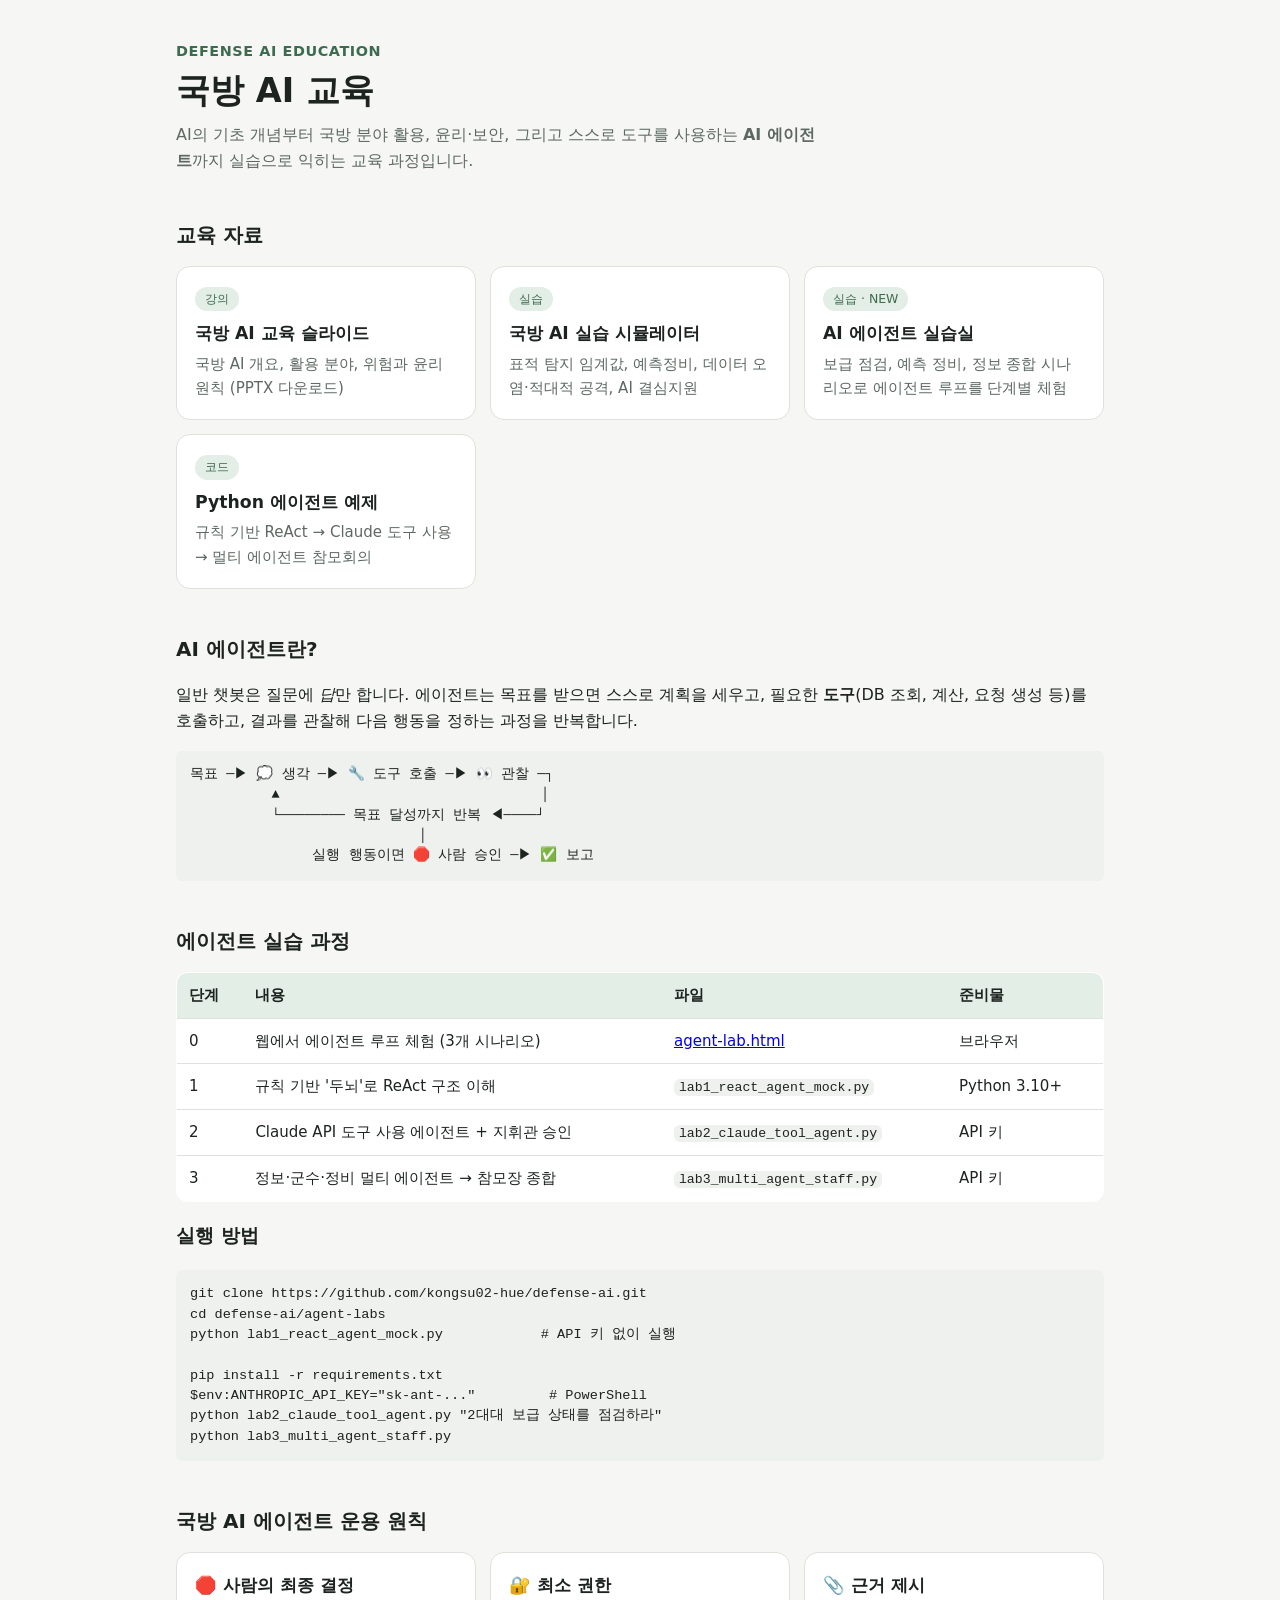
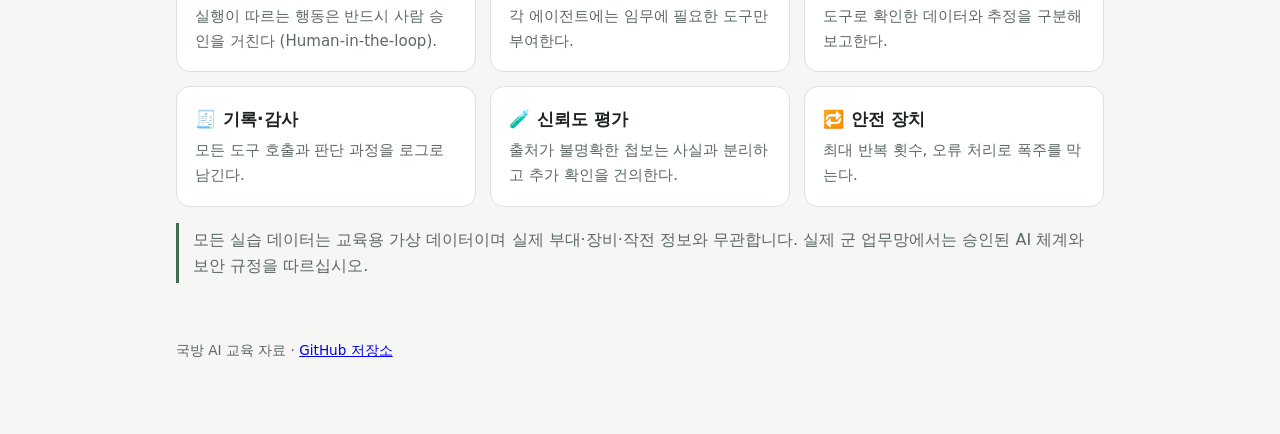
==== commit 63740e0c: "저장소 링크 반영" ====
--- a/index.html
+++ b/index.html
@@ -4,119 +4,90 @@
 <meta charset="utf-8">
 <meta name="viewport" content="width=device-width, initial-scale=1">
 <title>국방 AI 교육</title>
-<meta name="description" content="국방 AI 이해와 실습 — 강의자료와 브라우저 실습 시뮬레이터">
+<meta name="description" content="국방 AI 교육 자료, 실습 시뮬레이터, AI 에이전트 실습 예제">
 <style>
-  :root {
-    --bg: #f6f7f4; --surface: #ffffff; --ink: #1c2420; --muted: #5d6a63;
-    --line: #dde2dc; --accent: #2f5d46; --accent-ink: #ffffff; --chip: #e8efe9;
-  }
-  @media (prefers-color-scheme: dark) {
-    :root {
-      --bg: #121614; --surface: #1a201d; --ink: #e6ebe7; --muted: #9aa69f;
-      --line: #2c3530; --accent: #7fbf9a; --accent-ink: #0f1712; --chip: #23302a;
-    }
-  }
-  * { box-sizing: border-box; }
-  body {
-    margin: 0; background: var(--bg); color: var(--ink);
-    font: 16px/1.65 "Pretendard", "Apple SD Gothic Neo", "Malgun Gothic", system-ui, sans-serif;
-  }
-  .wrap { max-width: 960px; margin: 0 auto; padding: 0 16px; }
-  header { padding: 64px 0 40px; border-bottom: 1px solid var(--line); }
-  .eyebrow { color: var(--accent); font-weight: 700; font-size: 14px; letter-spacing: .04em; }
-  h1 { font-size: clamp(30px, 5vw, 44px); line-height: 1.2; margin: 8px 0 12px; letter-spacing: -.02em; }
-  header p { color: var(--muted); margin: 0; max-width: 620px; }
-  .cta { display: flex; flex-wrap: wrap; gap: 10px; margin-top: 28px; }
-  .btn {
-    display: inline-block; padding: 11px 18px; border-radius: 8px; text-decoration: none;
-    font-weight: 600; border: 1px solid var(--accent); color: var(--accent);
-  }
-  .btn.primary { background: var(--accent); color: var(--accent-ink); }
-  .btn:hover { filter: brightness(1.08); }
-  section { padding: 44px 0; border-bottom: 1px solid var(--line); }
-  h2 { font-size: 22px; margin: 0 0 6px; }
-  .lead { color: var(--muted); margin: 0 0 24px; }
-  .grid { display: grid; grid-template-columns: repeat(auto-fit, minmax(210px, 1fr)); gap: 14px; }
-  .card { background: var(--surface); border: 1px solid var(--line); border-radius: 10px; padding: 18px; }
-  .card h3 { font-size: 16px; margin: 0 0 4px; }
-  .card p { margin: 0; color: var(--muted); font-size: 14px; }
-  .chip { display: inline-block; background: var(--chip); color: var(--accent); font-size: 12px;
-          font-weight: 700; padding: 2px 8px; border-radius: 99px; margin-bottom: 8px; }
-  ol.outline { margin: 0; padding: 0; list-style: none; display: grid; gap: 14px;
-               grid-template-columns: repeat(auto-fit, minmax(210px, 1fr)); }
-  ol.outline li { background: var(--surface); border: 1px solid var(--line); border-radius: 10px; padding: 18px; }
-  ol.outline strong { display: block; margin-bottom: 4px; }
-  ol.outline span { color: var(--muted); font-size: 14px; }
-  table { width: 100%; border-collapse: collapse; background: var(--surface);
-          border: 1px solid var(--line); border-radius: 10px; overflow: hidden; }
-  th, td { text-align: left; padding: 12px 14px; border-bottom: 1px solid var(--line); font-size: 14px; }
-  th { color: var(--muted); font-weight: 600; }
-  tr:last-child td { border-bottom: 0; }
-  td a { color: var(--accent); font-weight: 600; }
-  footer { padding: 32px 0 56px; color: var(--muted); font-size: 13px; }
+:root{--bg:#f6f7f4;--card:#fff;--ink:#1d2320;--muted:#5d6862;--line:#dde2dc;--accent:#3d6b4f;--accent-soft:#e3eee6;--code:#eef1ed}
+@media (prefers-color-scheme:dark){:root:not([data-theme="light"]){--bg:#121614;--card:#1b201d;--ink:#e6ebe7;--muted:#9aa59f;--line:#2c3430;--accent:#7fb592;--accent-soft:#22332a;--code:#232a26}}
+:root[data-theme="dark"]{--bg:#121614;--card:#1b201d;--ink:#e6ebe7;--muted:#9aa59f;--line:#2c3430;--accent:#7fb592;--accent-soft:#22332a;--code:#232a26}
+*{box-sizing:border-box}
+body{margin:0;background:var(--bg);color:var(--ink);font:16px/1.65 "Pretendard","Apple SD Gothic Neo","Malgun Gothic",system-ui,sans-serif}
+.wrap{max-width:960px;margin:0 auto;padding:40px 16px 72px}
+.kicker{color:var(--accent);font-weight:700;letter-spacing:.04em;font-size:.9rem}
+h1{font-size:2.1rem;line-height:1.25;margin:6px 0 10px}
+.lead{color:var(--muted);max-width:640px;margin:0}
+h2{font-size:1.25rem;margin:44px 0 14px}
+.grid{display:grid;grid-template-columns:repeat(auto-fit,minmax(260px,1fr));gap:14px}
+.card{display:block;background:var(--card);border:1px solid var(--line);border-radius:14px;padding:18px;color:inherit;text-decoration:none}
+a.card:hover{border-color:var(--accent)}
+.card .tag{display:inline-block;font-size:.78rem;background:var(--accent-soft);color:var(--accent);border-radius:99px;padding:2px 10px;margin-bottom:8px}
+.card b{display:block;font-size:1.08rem;margin-bottom:4px}
+.card p{margin:0;color:var(--muted);font-size:.94rem}
+table{width:100%;border-collapse:collapse;background:var(--card);border:1px solid var(--line);border-radius:12px;overflow:hidden;font-size:.94rem}
+th,td{text-align:left;padding:10px 12px;border-bottom:1px solid var(--line);vertical-align:top}
+th{background:var(--accent-soft)}
+tr:last-child td{border-bottom:0}
+.tbl{overflow-x:auto}
+code,pre{font-family:Consolas,monospace;background:var(--code);border-radius:6px}
+code{padding:1px 5px;font-size:.88em}
+pre{padding:14px;overflow-x:auto;font-size:.85rem;line-height:1.5}
+.note{border-left:3px solid var(--accent);padding:4px 0 4px 14px;color:var(--muted)}
+footer{margin-top:56px;color:var(--muted);font-size:.85rem}
 </style>
 </head>
 <body>
-  <header>
-    <div class="wrap">
-      <div class="eyebrow">1일 과정 · 6교시</div>
-      <h1>국방 AI 이해와 실습</h1>
-      <p>AI 기초부터 국방 적용 사례, 위험과 윤리까지 강의로 익히고, 설치 없이 브라우저에서 바로 실행되는 시뮬레이터로 직접 실습합니다.</p>
-      <div class="cta">
-        <a class="btn primary" href="simulator.html">실습 시뮬레이터 열기</a>
-        <a class="btn primary" href="agent-lab.html">AI 에이전트 실습</a>
-        <a class="btn" href="materials/defense-ai-lecture.pptx" download>강의자료 받기 (PPTX)</a>
-      </div>
-    </div>
-  </header>
+<div class="wrap">
+<div class="kicker">DEFENSE AI EDUCATION</div>
+<h1>국방 AI 교육</h1>
+<p class="lead">AI의 기초 개념부터 국방 분야 활용, 윤리·보안, 그리고 스스로 도구를 사용하는 <b>AI 에이전트</b>까지 실습으로 익히는 교육 과정입니다.</p>
 
-  <main class="wrap">
-    <section>
-      <h2>강의 구성</h2>
-      <p class="lead">강의자료 23장, 네 개 단원으로 구성됩니다.</p>
-      <ol class="outline">
-        <li><strong>1. AI 기초</strong><span>AI·머신러닝·딥러닝의 관계, 세 가지 학습 방식, 개발·운용 생명주기</span></li>
-        <li><strong>2. 국방 AI 적용 분야</strong><span>감시정찰, 지휘결심 지원, 예측정비, 생성형 AI 활용과 성능 지표</span></li>
-        <li><strong>3. 위험·윤리·보안</strong><span>데이터 오염과 적대적 공격, 인간 통제의 세 수준, 책임 있는 AI 5대 원칙</span></li>
-        <li><strong>4. 실습</strong><span>브라우저 시뮬레이터 4개 실습 + AI 에이전트 실습 3단계</span></li>
-      </ol>
-    </section>
+<h2>교육 자료</h2>
+<div class="grid">
+  <a class="card" href="materials/defense-ai-lecture.pptx"><span class="tag">강의</span><b>국방 AI 교육 슬라이드</b><p>국방 AI 개요, 활용 분야, 위험과 윤리 원칙 (PPTX 다운로드)</p></a>
+  <a class="card" href="simulator.html"><span class="tag">실습</span><b>국방 AI 실습 시뮬레이터</b><p>표적 탐지 임계값, 예측정비, 데이터 오염·적대적 공격, AI 결심지원</p></a>
+  <a class="card" href="agent-lab.html"><span class="tag">실습 · NEW</span><b>AI 에이전트 실습실</b><p>보급 점검, 예측 정비, 정보 종합 시나리오로 에이전트 루프를 단계별 체험</p></a>
+  <a class="card" href="https://github.com/kongsu02-hue/defense-ai/tree/main/agent-labs"><span class="tag">코드</span><b>Python 에이전트 예제</b><p>규칙 기반 ReAct → Claude 도구 사용 → 멀티 에이전트 참모회의</p></a>
+</div>
 
-    <section>
-      <h2>실습 시뮬레이터</h2>
-      <p class="lead">탭을 바꿔 가며 진행합니다. <a href="simulator.html" style="color:var(--accent)">시뮬레이터 열기 →</a></p>
-      <div class="grid">
-        <div class="card"><span class="chip">실습 1 · 60분</span><h3>표적 탐지와 임계값</h3><p>임계값을 바꿔 정밀도·재현율과 오경보·미탐을 비교하고, 기상 악화 시 성능 변화를 관찰합니다.</p></div>
-        <div class="card"><span class="chip">실습 2 · 45분</span><h3>차량 예측정비</h3><p>모델을 학습시켜 고장 확률을 예측하고, 정비 슬롯을 배정해 30일 운용을 시뮬레이션합니다.</p></div>
-        <div class="card"><span class="chip">실습 3</span><h3>데이터 오염과 적대적 공격</h3><p>오염된 학습 데이터와 위장 패턴이 모델 판단을 어떻게 왜곡하는지 확인합니다.</p></div>
-        <div class="card"><span class="chip">실습 4</span><h3>AI 결심지원 시나리오</h3><p>가상 상황 6개에서 AI 추천과 근거를 보고 지휘관으로서 승인·보류·거부를 판단합니다.</p></div>
-      </div>
-    </section>
+<h2>AI 에이전트란?</h2>
+<p>일반 챗봇은 질문에 <em>답</em>만 합니다. 에이전트는 목표를 받으면 스스로 계획을 세우고, 필요한 <b>도구</b>(DB 조회, 계산, 요청 생성 등)를 호출하고, 결과를 관찰해 다음 행동을 정하는 과정을 반복합니다.</p>
+<pre>목표 ─▶ 💭 생각 ─▶ 🔧 도구 호출 ─▶ 👀 관찰 ─┐
+          ▲                                │
+          └──────── 목표 달성까지 반복 ◀────┘
+                            │
+               실행 행동이면 🛑 사람 승인 ─▶ ✅ 보고</pre>
 
-    <section>
-      <h2>AI 에이전트 실습</h2>
-      <p class="lead">에이전트가 ‘생각 → 도구 호출 → 관찰’을 반복하며 보급·정비·정보 업무를 처리하는 과정을 실습합니다. <a href="agent-labs/README.md" style="color:var(--accent)">실습 안내 →</a></p>
-      <div class="grid">
-        <div class="card"><span class="chip">실습 A · 브라우저</span><h3><a href="agent-lab.html" style="color:inherit">에이전트 루프 체험</a></h3><p>목표를 고르고 한 단계씩 진행하며 에이전트의 판단과 도구 호출을 관찰합니다. 보급 요청은 지휘관 승인/거부를 직접 선택합니다.</p></div>
-        <div class="card"><span class="chip">실습 B · Python</span><h3><a href="agent-labs/lab1_agent_loop.py" style="color:inherit">규칙 기반 에이전트</a></h3><p>API 키 없이 실행합니다. 루프 구조, 최대 단계 제한, 승인 대기 처리를 코드로 익힙니다.</p></div>
-        <div class="card"><span class="chip">실습 C · Python + Claude</span><h3><a href="agent-labs/lab2_claude_agent.py" style="color:inherit">Claude 도구 사용 에이전트</a></h3><p>Claude가 도구 설명을 읽고 스스로 호출합니다. 실행 행위는 터미널에서 사람이 승인해야 진행됩니다.</p></div>
-      </div>
-    </section>
+<h2>에이전트 실습 과정</h2>
+<div class="tbl"><table>
+<tr><th>단계</th><th>내용</th><th>파일</th><th>준비물</th></tr>
+<tr><td>0</td><td>웹에서 에이전트 루프 체험 (3개 시나리오)</td><td><a href="agent-lab.html">agent-lab.html</a></td><td>브라우저</td></tr>
+<tr><td>1</td><td>규칙 기반 '두뇌'로 ReAct 구조 이해</td><td><code>lab1_react_agent_mock.py</code></td><td>Python 3.10+</td></tr>
+<tr><td>2</td><td>Claude API 도구 사용 에이전트 + 지휘관 승인</td><td><code>lab2_claude_tool_agent.py</code></td><td>API 키</td></tr>
+<tr><td>3</td><td>정보·군수·정비 멀티 에이전트 → 참모장 종합</td><td><code>lab3_multi_agent_staff.py</code></td><td>API 키</td></tr>
+</table></div>
 
-    <section>
-      <h2>실습 데이터</h2>
-      <p class="lead">에이전트·데이터 분석 실습에 쓰는 JSON 파일입니다. 모두 교육용 가상 데이터이며 실제 부대·장비 정보와 무관합니다.</p>
-      <table>
-        <thead><tr><th>파일</th><th>내용</th></tr></thead>
-        <tbody>
-          <tr><td><a href="agent-labs/data/inventory.json">inventory.json</a></td><td>대대별 보급품 재고, 일일 소모량, 안전 재고 일수</td></tr>
-          <tr><td><a href="agent-labs/data/vehicles.json">vehicles.json</a></td><td>차량 5대의 정비 후 주행거리, 엔진 온도, 진동, 최근 결함</td></tr>
-          <tr><td><a href="agent-labs/data/reports.json">reports.json</a></td><td>출처·신뢰도가 다른 관측 보고 4건</td></tr>
-        </tbody>
-      </table>
-    </section>
-  </main>
+<h3>실행 방법</h3>
+<pre>git clone https://github.com/kongsu02-hue/defense-ai.git
+cd defense-ai/agent-labs
+python lab1_react_agent_mock.py            # API 키 없이 실행
 
-  <footer class="wrap">AI는 판단을 돕는 도구이며, 판단의 주체는 사람입니다. · 모든 실습 데이터는 교육용 가상 데이터입니다.</footer>
+pip install -r requirements.txt
+$env:ANTHROPIC_API_KEY="sk-ant-..."         # PowerShell
+python lab2_claude_tool_agent.py "2대대 보급 상태를 점검하라"
+python lab3_multi_agent_staff.py</pre>
+
+<h2>국방 AI 에이전트 운용 원칙</h2>
+<div class="grid">
+  <div class="card"><b>🛑 사람의 최종 결정</b><p>실행이 따르는 행동은 반드시 사람 승인을 거친다 (Human-in-the-loop).</p></div>
+  <div class="card"><b>🔐 최소 권한</b><p>각 에이전트에는 임무에 필요한 도구만 부여한다.</p></div>
+  <div class="card"><b>📎 근거 제시</b><p>도구로 확인한 데이터와 추정을 구분해 보고한다.</p></div>
+  <div class="card"><b>🧾 기록·감사</b><p>모든 도구 호출과 판단 과정을 로그로 남긴다.</p></div>
+  <div class="card"><b>🧪 신뢰도 평가</b><p>출처가 불명확한 첩보는 사실과 분리하고 추가 확인을 건의한다.</p></div>
+  <div class="card"><b>🔁 안전 장치</b><p>최대 반복 횟수, 오류 처리로 폭주를 막는다.</p></div>
+</div>
+
+<p class="note">모든 실습 데이터는 교육용 가상 데이터이며 실제 부대·장비·작전 정보와 무관합니다. 실제 군 업무망에서는 승인된 AI 체계와 보안 규정을 따르십시오.</p>
+
+<footer>국방 AI 교육 자료 · <a href="https://github.com/kongsu02-hue/defense-ai">GitHub 저장소</a></footer>
+</div>
 </body>
 </html>
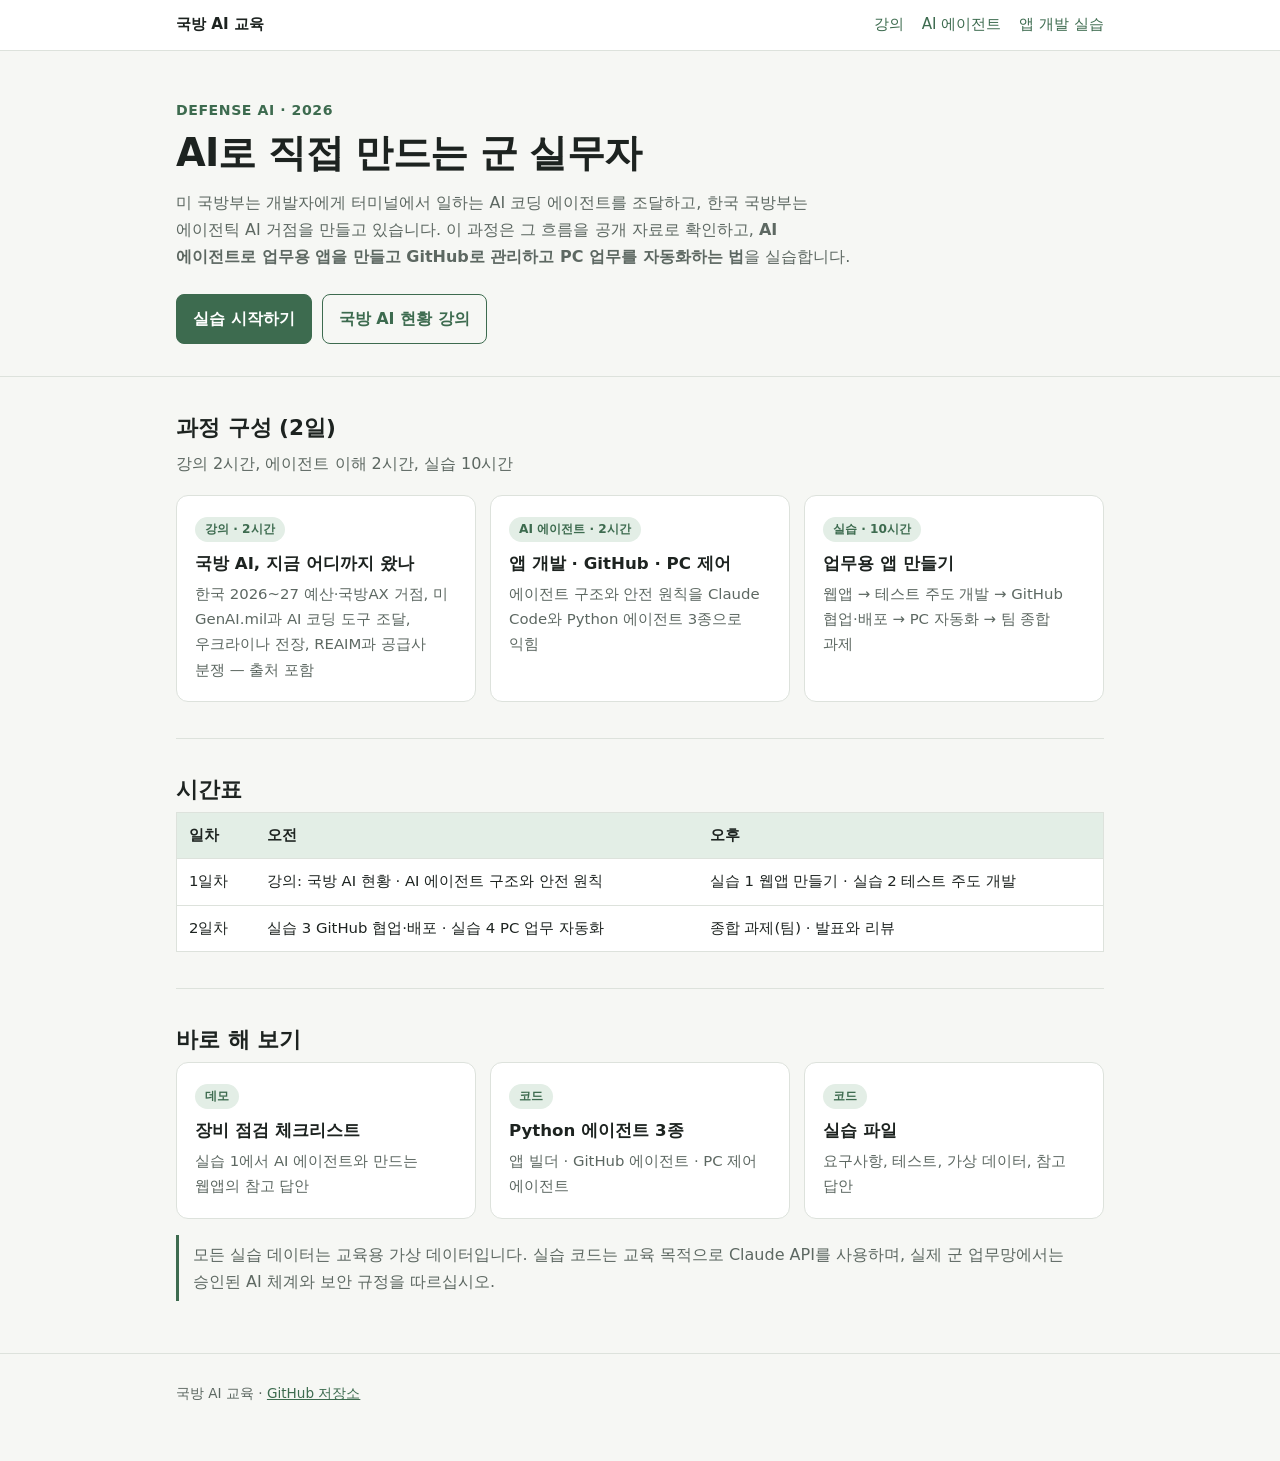
==== commit 09c9ff11: "교육과정 개편: 2026 국방 AI 현황 강의, 앱 개발·GitHub·PC 제어 에이전트, 앱 개발 실습 - lecture.html: 공개 자료(출처 포함) 기반 한국·미국 국방 " ====
--- a/index.html
+++ b/index.html
@@ -4,90 +4,58 @@
 <meta charset="utf-8">
 <meta name="viewport" content="width=device-width, initial-scale=1">
 <title>국방 AI 교육</title>
-<meta name="description" content="국방 AI 교육 자료, 실습 시뮬레이터, AI 에이전트 실습 예제">
-<style>
-:root{--bg:#f6f7f4;--card:#fff;--ink:#1d2320;--muted:#5d6862;--line:#dde2dc;--accent:#3d6b4f;--accent-soft:#e3eee6;--code:#eef1ed}
-@media (prefers-color-scheme:dark){:root:not([data-theme="light"]){--bg:#121614;--card:#1b201d;--ink:#e6ebe7;--muted:#9aa59f;--line:#2c3430;--accent:#7fb592;--accent-soft:#22332a;--code:#232a26}}
-:root[data-theme="dark"]{--bg:#121614;--card:#1b201d;--ink:#e6ebe7;--muted:#9aa59f;--line:#2c3430;--accent:#7fb592;--accent-soft:#22332a;--code:#232a26}
-*{box-sizing:border-box}
-body{margin:0;background:var(--bg);color:var(--ink);font:16px/1.65 "Pretendard","Apple SD Gothic Neo","Malgun Gothic",system-ui,sans-serif}
-.wrap{max-width:960px;margin:0 auto;padding:40px 16px 72px}
-.kicker{color:var(--accent);font-weight:700;letter-spacing:.04em;font-size:.9rem}
-h1{font-size:2.1rem;line-height:1.25;margin:6px 0 10px}
-.lead{color:var(--muted);max-width:640px;margin:0}
-h2{font-size:1.25rem;margin:44px 0 14px}
-.grid{display:grid;grid-template-columns:repeat(auto-fit,minmax(260px,1fr));gap:14px}
-.card{display:block;background:var(--card);border:1px solid var(--line);border-radius:14px;padding:18px;color:inherit;text-decoration:none}
-a.card:hover{border-color:var(--accent)}
-.card .tag{display:inline-block;font-size:.78rem;background:var(--accent-soft);color:var(--accent);border-radius:99px;padding:2px 10px;margin-bottom:8px}
-.card b{display:block;font-size:1.08rem;margin-bottom:4px}
-.card p{margin:0;color:var(--muted);font-size:.94rem}
-table{width:100%;border-collapse:collapse;background:var(--card);border:1px solid var(--line);border-radius:12px;overflow:hidden;font-size:.94rem}
-th,td{text-align:left;padding:10px 12px;border-bottom:1px solid var(--line);vertical-align:top}
-th{background:var(--accent-soft)}
-tr:last-child td{border-bottom:0}
-.tbl{overflow-x:auto}
-code,pre{font-family:Consolas,monospace;background:var(--code);border-radius:6px}
-code{padding:1px 5px;font-size:.88em}
-pre{padding:14px;overflow-x:auto;font-size:.85rem;line-height:1.5}
-.note{border-left:3px solid var(--accent);padding:4px 0 4px 14px;color:var(--muted)}
-footer{margin-top:56px;color:var(--muted);font-size:.85rem}
-</style>
+<meta name="description" content="2026년 국방 AI 현황 강의, 앱 개발·GitHub·PC 제어 AI 에이전트, AI 코딩 에이전트로 업무용 앱을 만드는 실습">
+<link rel="stylesheet" href="assets/site.css">
 </head>
 <body>
-<div class="wrap">
-<div class="kicker">DEFENSE AI EDUCATION</div>
-<h1>국방 AI 교육</h1>
-<p class="lead">AI의 기초 개념부터 국방 분야 활용, 윤리·보안, 그리고 스스로 도구를 사용하는 <b>AI 에이전트</b>까지 실습으로 익히는 교육 과정입니다.</p>
+<nav class="top"><div class="wrap">
+  <a class="brand" href="index.html">국방 AI 교육</a>
+  <a href="lecture.html">강의</a>
+  <a href="agent-lab.html">AI 에이전트</a>
+  <a href="practice.html">앱 개발 실습</a>
+</div></nav>
 
-<h2>교육 자료</h2>
-<div class="grid">
-  <a class="card" href="materials/defense-ai-lecture.pptx"><span class="tag">강의</span><b>국방 AI 교육 슬라이드</b><p>국방 AI 개요, 활용 분야, 위험과 윤리 원칙 (PPTX 다운로드)</p></a>
-  <a class="card" href="simulator.html"><span class="tag">실습</span><b>국방 AI 실습 시뮬레이터</b><p>표적 탐지 임계값, 예측정비, 데이터 오염·적대적 공격, AI 결심지원</p></a>
-  <a class="card" href="agent-lab.html"><span class="tag">실습 · NEW</span><b>AI 에이전트 실습실</b><p>보급 점검, 예측 정비, 정보 종합 시나리오로 에이전트 루프를 단계별 체험</p></a>
-  <a class="card" href="https://github.com/kongsu02-hue/defense-ai/tree/main/agent-labs"><span class="tag">코드</span><b>Python 에이전트 예제</b><p>규칙 기반 ReAct → Claude 도구 사용 → 멀티 에이전트 참모회의</p></a>
-</div>
+<header class="hero"><div class="wrap">
+  <div class="kicker">DEFENSE AI · 2026</div>
+  <h1>AI로 직접 만드는 군 실무자</h1>
+  <p class="lead">미 국방부는 개발자에게 터미널에서 일하는 AI 코딩 에이전트를 조달하고, 한국 국방부는 에이전틱 AI 거점을 만들고 있습니다. 이 과정은 그 흐름을 공개 자료로 확인하고, <b>AI 에이전트로 업무용 앱을 만들고 GitHub로 관리하고 PC 업무를 자동화하는 법</b>을 실습합니다.</p>
+  <div class="cta">
+    <a class="btn primary" href="practice.html">실습 시작하기</a>
+    <a class="btn" href="lecture.html">국방 AI 현황 강의</a>
+  </div>
+</div></header>
 
-<h2>AI 에이전트란?</h2>
-<p>일반 챗봇은 질문에 <em>답</em>만 합니다. 에이전트는 목표를 받으면 스스로 계획을 세우고, 필요한 <b>도구</b>(DB 조회, 계산, 요청 생성 등)를 호출하고, 결과를 관찰해 다음 행동을 정하는 과정을 반복합니다.</p>
-<pre>목표 ─▶ 💭 생각 ─▶ 🔧 도구 호출 ─▶ 👀 관찰 ─┐
-          ▲                                │
-          └──────── 목표 달성까지 반복 ◀────┘
-                            │
-               실행 행동이면 🛑 사람 승인 ─▶ ✅ 보고</pre>
+<main class="wrap">
+<section>
+  <h2>과정 구성 (2일)</h2>
+  <p class="sub">강의 2시간, 에이전트 이해 2시간, 실습 10시간</p>
+  <div class="grid">
+    <a class="card" href="lecture.html"><span class="tag">강의 · 2시간</span><b>국방 AI, 지금 어디까지 왔나</b><p>한국 2026~27 예산·국방AX 거점, 미 GenAI.mil과 AI 코딩 도구 조달, 우크라이나 전장, REAIM과 공급사 분쟁 — 출처 포함</p></a>
+    <a class="card" href="agent-lab.html"><span class="tag">AI 에이전트 · 2시간</span><b>앱 개발 · GitHub · PC 제어</b><p>에이전트 구조와 안전 원칙을 Claude Code와 Python 에이전트 3종으로 익힘</p></a>
+    <a class="card" href="practice.html"><span class="tag">실습 · 10시간</span><b>업무용 앱 만들기</b><p>웹앱 → 테스트 주도 개발 → GitHub 협업·배포 → PC 자동화 → 팀 종합 과제</p></a>
+  </div>
+</section>
 
-<h2>에이전트 실습 과정</h2>
-<div class="tbl"><table>
-<tr><th>단계</th><th>내용</th><th>파일</th><th>준비물</th></tr>
-<tr><td>0</td><td>웹에서 에이전트 루프 체험 (3개 시나리오)</td><td><a href="agent-lab.html">agent-lab.html</a></td><td>브라우저</td></tr>
-<tr><td>1</td><td>규칙 기반 '두뇌'로 ReAct 구조 이해</td><td><code>lab1_react_agent_mock.py</code></td><td>Python 3.10+</td></tr>
-<tr><td>2</td><td>Claude API 도구 사용 에이전트 + 지휘관 승인</td><td><code>lab2_claude_tool_agent.py</code></td><td>API 키</td></tr>
-<tr><td>3</td><td>정보·군수·정비 멀티 에이전트 → 참모장 종합</td><td><code>lab3_multi_agent_staff.py</code></td><td>API 키</td></tr>
-</table></div>
+<section>
+  <h2>시간표</h2>
+  <div class="tbl"><table>
+    <tr><th>일차</th><th>오전</th><th>오후</th></tr>
+    <tr><td>1일차</td><td>강의: 국방 AI 현황 · AI 에이전트 구조와 안전 원칙</td><td>실습 1 웹앱 만들기 · 실습 2 테스트 주도 개발</td></tr>
+    <tr><td>2일차</td><td>실습 3 GitHub 협업·배포 · 실습 4 PC 업무 자동화</td><td>종합 과제(팀) · 발표와 리뷰</td></tr>
+  </table></div>
+</section>
 
-<h3>실행 방법</h3>
-<pre>git clone https://github.com/kongsu02-hue/defense-ai.git
-cd defense-ai/agent-labs
-python lab1_react_agent_mock.py            # API 키 없이 실행
+<section>
+  <h2>바로 해 보기</h2>
+  <div class="grid">
+    <a class="card" href="practice/lab1-checklist/solution/index.html"><span class="tag">데모</span><b>장비 점검 체크리스트</b><p>실습 1에서 AI 에이전트와 만드는 웹앱의 참고 답안</p></a>
+    <a class="card" href="https://github.com/kongsu02-hue/defense-ai/tree/main/agent-labs"><span class="tag">코드</span><b>Python 에이전트 3종</b><p>앱 빌더 · GitHub 에이전트 · PC 제어 에이전트</p></a>
+    <a class="card" href="https://github.com/kongsu02-hue/defense-ai/tree/main/practice"><span class="tag">코드</span><b>실습 파일</b><p>요구사항, 테스트, 가상 데이터, 참고 답안</p></a>
+  </div>
+  <p class="note">모든 실습 데이터는 교육용 가상 데이터입니다. 실습 코드는 교육 목적으로 Claude API를 사용하며, 실제 군 업무망에서는 승인된 AI 체계와 보안 규정을 따르십시오.</p>
+</section>
+</main>
 
-pip install -r requirements.txt
-$env:ANTHROPIC_API_KEY="sk-ant-..."         # PowerShell
-python lab2_claude_tool_agent.py "2대대 보급 상태를 점검하라"
-python lab3_multi_agent_staff.py</pre>
-
-<h2>국방 AI 에이전트 운용 원칙</h2>
-<div class="grid">
-  <div class="card"><b>🛑 사람의 최종 결정</b><p>실행이 따르는 행동은 반드시 사람 승인을 거친다 (Human-in-the-loop).</p></div>
-  <div class="card"><b>🔐 최소 권한</b><p>각 에이전트에는 임무에 필요한 도구만 부여한다.</p></div>
-  <div class="card"><b>📎 근거 제시</b><p>도구로 확인한 데이터와 추정을 구분해 보고한다.</p></div>
-  <div class="card"><b>🧾 기록·감사</b><p>모든 도구 호출과 판단 과정을 로그로 남긴다.</p></div>
-  <div class="card"><b>🧪 신뢰도 평가</b><p>출처가 불명확한 첩보는 사실과 분리하고 추가 확인을 건의한다.</p></div>
-  <div class="card"><b>🔁 안전 장치</b><p>최대 반복 횟수, 오류 처리로 폭주를 막는다.</p></div>
-</div>
-
-<p class="note">모든 실습 데이터는 교육용 가상 데이터이며 실제 부대·장비·작전 정보와 무관합니다. 실제 군 업무망에서는 승인된 AI 체계와 보안 규정을 따르십시오.</p>
-
-<footer>국방 AI 교육 자료 · <a href="https://github.com/kongsu02-hue/defense-ai">GitHub 저장소</a></footer>
-</div>
+<footer><div class="wrap">국방 AI 교육 · <a href="https://github.com/kongsu02-hue/defense-ai">GitHub 저장소</a></div></footer>
 </body>
 </html>
--- a/assets/site.css
+++ b/assets/site.css
@@ -0,0 +1,50 @@
+:root{--bg:#f6f7f4;--card:#fff;--ink:#1d2320;--muted:#5d6862;--line:#dde2dc;--accent:#3d6b4f;--accent-soft:#e3eee6;--warn:#9a5a12;--warn-soft:#f8ecd9;--code:#eef1ed}
+@media (prefers-color-scheme:dark){:root:not([data-theme="light"]){--bg:#121614;--card:#1b201d;--ink:#e6ebe7;--muted:#9aa59f;--line:#2c3430;--accent:#7fb592;--accent-soft:#22332a;--warn:#e0a35a;--warn-soft:#3a2c1a;--code:#232a26}}
+:root[data-theme="dark"]{--bg:#121614;--card:#1b201d;--ink:#e6ebe7;--muted:#9aa59f;--line:#2c3430;--accent:#7fb592;--accent-soft:#22332a;--warn:#e0a35a;--warn-soft:#3a2c1a;--code:#232a26}
+*{box-sizing:border-box}
+body{margin:0;background:var(--bg);color:var(--ink);font:16px/1.7 "Pretendard","Apple SD Gothic Neo","Malgun Gothic",system-ui,sans-serif;word-break:keep-all;overflow-wrap:anywhere}
+a{color:var(--accent)}
+.wrap{max-width:960px;margin:0 auto;padding:0 16px}
+nav.top{border-bottom:1px solid var(--line);background:var(--card)}
+nav.top .wrap{display:flex;flex-wrap:wrap;gap:4px 18px;align-items:center;padding-top:12px;padding-bottom:12px}
+nav.top .brand{font-weight:800;color:var(--ink);text-decoration:none;margin-right:auto}
+nav.top a{text-decoration:none;font-size:.95rem}
+nav.top a[aria-current="page"]{font-weight:700;text-decoration:underline;text-underline-offset:4px}
+header.hero{padding:48px 0 32px;border-bottom:1px solid var(--line)}
+.kicker{color:var(--accent);font-weight:700;letter-spacing:.04em;font-size:.88rem}
+h1{font-size:clamp(1.8rem,4.5vw,2.4rem);line-height:1.25;margin:6px 0 12px;letter-spacing:-.02em}
+.lead{color:var(--muted);max-width:680px;margin:0}
+main section{padding:36px 0;border-bottom:1px solid var(--line)}
+main section:last-child{border-bottom:0}
+h2{font-size:1.35rem;margin:0 0 8px;line-height:1.35}
+h3{font-size:1.06rem;margin:24px 0 6px}
+.sub{color:var(--muted);margin:0 0 18px}
+.grid{display:grid;grid-template-columns:repeat(auto-fit,minmax(240px,1fr));gap:14px}
+.card{display:block;background:var(--card);border:1px solid var(--line);border-radius:12px;padding:18px;color:inherit;text-decoration:none}
+a.card:hover{border-color:var(--accent)}
+.card b{display:block;font-size:1.04rem;margin-bottom:4px}
+.card p{margin:0;color:var(--muted);font-size:.93rem}
+.tag{display:inline-block;font-size:.76rem;font-weight:700;background:var(--accent-soft);color:var(--accent);border-radius:99px;padding:2px 10px;margin-bottom:8px}
+.tag.warn{background:var(--warn-soft);color:var(--warn)}
+.btn{display:inline-block;padding:10px 16px;border-radius:8px;text-decoration:none;font-weight:600;border:1px solid var(--accent);color:var(--accent)}
+.btn.primary{background:var(--accent);color:var(--card)}
+.cta{display:flex;flex-wrap:wrap;gap:10px;margin-top:24px}
+.tbl{overflow-x:auto}
+table{width:100%;border-collapse:collapse;background:var(--card);border:1px solid var(--line);font-size:.93rem}
+th,td{text-align:left;padding:10px 12px;border-bottom:1px solid var(--line);vertical-align:top}
+th{background:var(--accent-soft);white-space:nowrap}
+code,pre,kbd{font-family:Consolas,"D2Coding",monospace}
+code{background:var(--code);border-radius:5px;padding:1px 5px;font-size:.88em}
+pre{background:var(--code);border-radius:8px;padding:14px;overflow-x:auto;font-size:.84rem;line-height:1.55;margin:10px 0}
+.note{border-left:3px solid var(--accent);padding:6px 0 6px 14px;color:var(--muted);margin:16px 0}
+.note.warn{border-color:var(--warn)}
+.fact{background:var(--card);border:1px solid var(--line);border-radius:12px;padding:16px 18px;margin:12px 0}
+.fact .num{font-size:1.5rem;font-weight:800;color:var(--accent);line-height:1.2}
+.fact p{margin:4px 0 0;color:var(--muted);font-size:.92rem}
+.src{font-size:.82rem;color:var(--muted)}
+.src a{color:var(--muted)}
+ol.steps{padding-left:22px}
+ol.steps li{margin:6px 0}
+.toc{display:flex;flex-wrap:wrap;gap:8px;margin-top:20px}
+.toc a{font-size:.88rem;background:var(--card);border:1px solid var(--line);border-radius:99px;padding:4px 12px;text-decoration:none}
+footer{padding:28px 0 56px;color:var(--muted);font-size:.85rem;border-top:1px solid var(--line)}
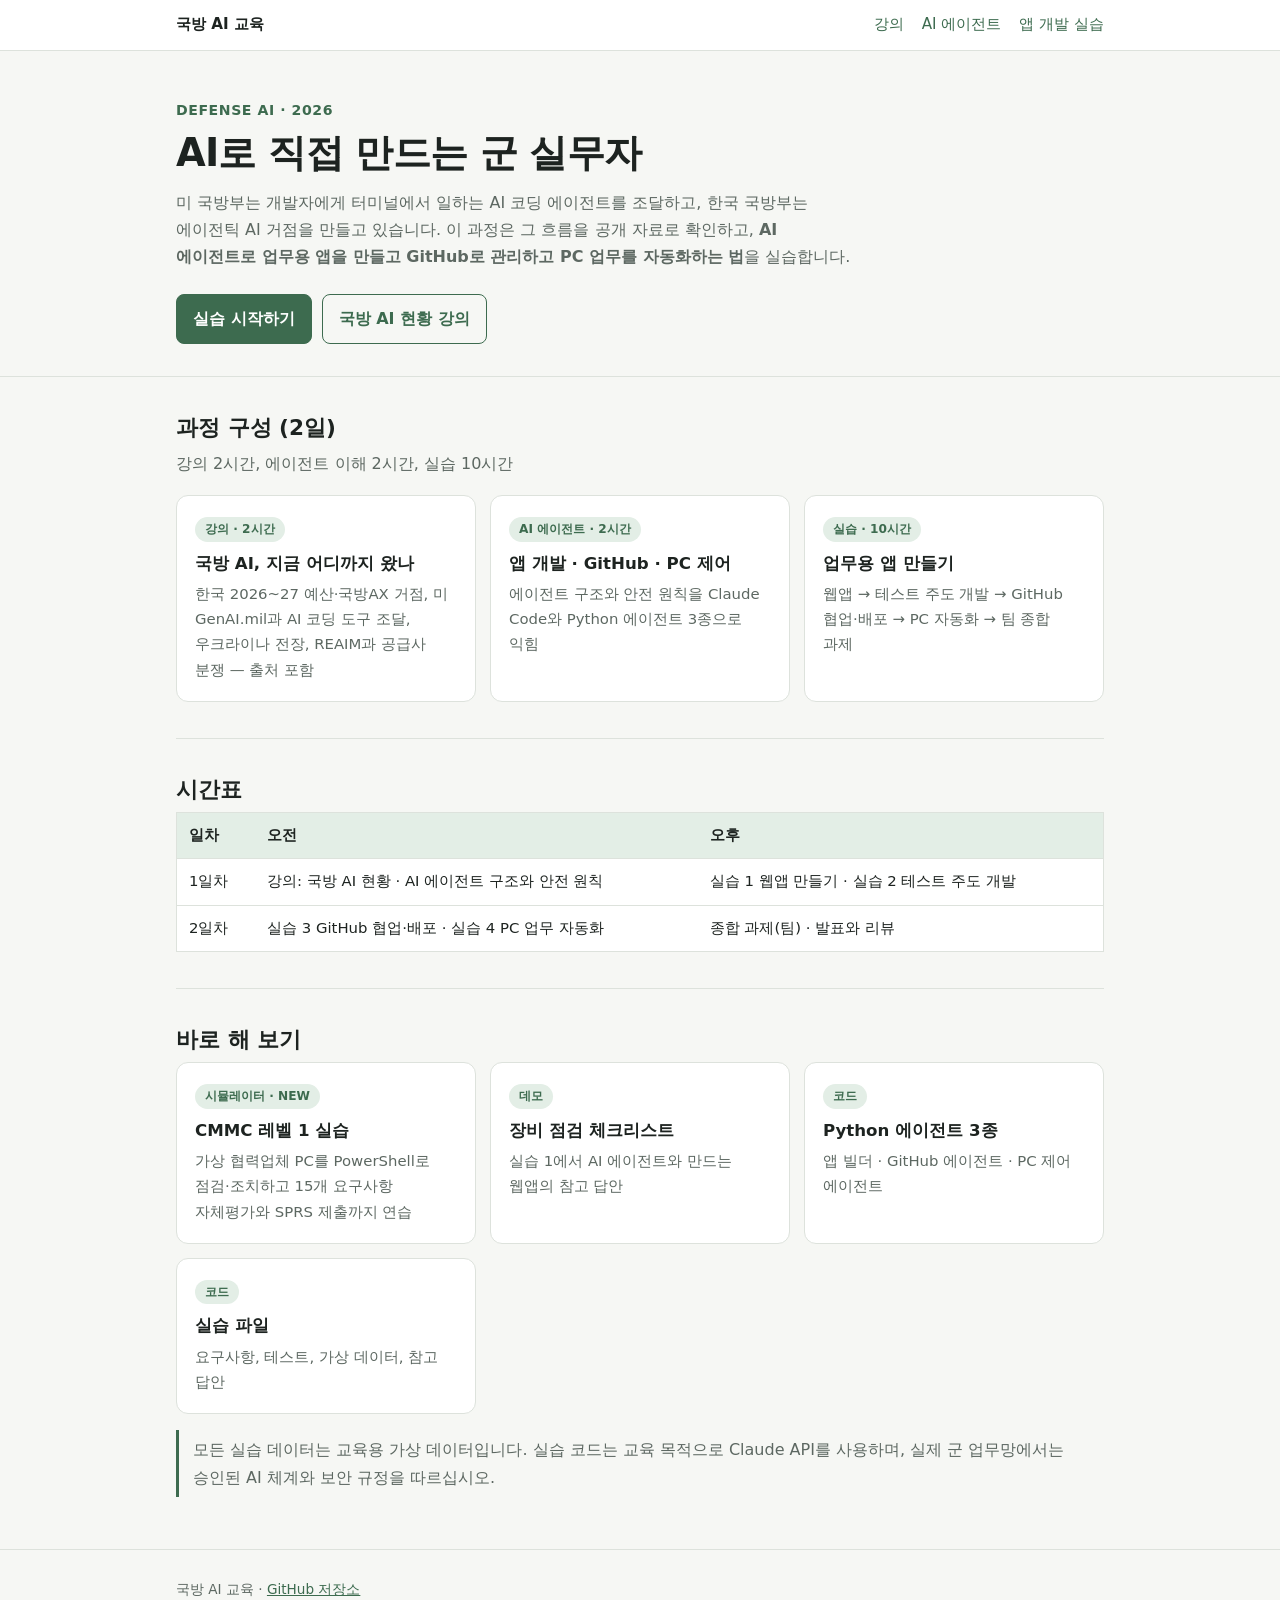
==== commit c8cdf87f: "CMMC 레벨 1 실습 시뮬레이터 추가 - 가상 협력업체 PC 대상: 범위 정의, 가상 PowerShell 점검·조치, 설정·문서 작업,   증거 수집(조치 전/후 구분), 15개" ====
--- a/index.html
+++ b/index.html
@@ -48,6 +48,7 @@
 <section>
   <h2>바로 해 보기</h2>
   <div class="grid">
+    <a class="card" href="cmmc/index.html"><span class="tag">시뮬레이터 · NEW</span><b>CMMC 레벨 1 실습</b><p>가상 협력업체 PC를 PowerShell로 점검·조치하고 15개 요구사항 자체평가와 SPRS 제출까지 연습</p></a>
     <a class="card" href="practice/lab1-checklist/solution/index.html"><span class="tag">데모</span><b>장비 점검 체크리스트</b><p>실습 1에서 AI 에이전트와 만드는 웹앱의 참고 답안</p></a>
     <a class="card" href="https://github.com/kongsu02-hue/defense-ai/tree/main/agent-labs"><span class="tag">코드</span><b>Python 에이전트 3종</b><p>앱 빌더 · GitHub 에이전트 · PC 제어 에이전트</p></a>
     <a class="card" href="https://github.com/kongsu02-hue/defense-ai/tree/main/practice"><span class="tag">코드</span><b>실습 파일</b><p>요구사항, 테스트, 가상 데이터, 참고 답안</p></a>
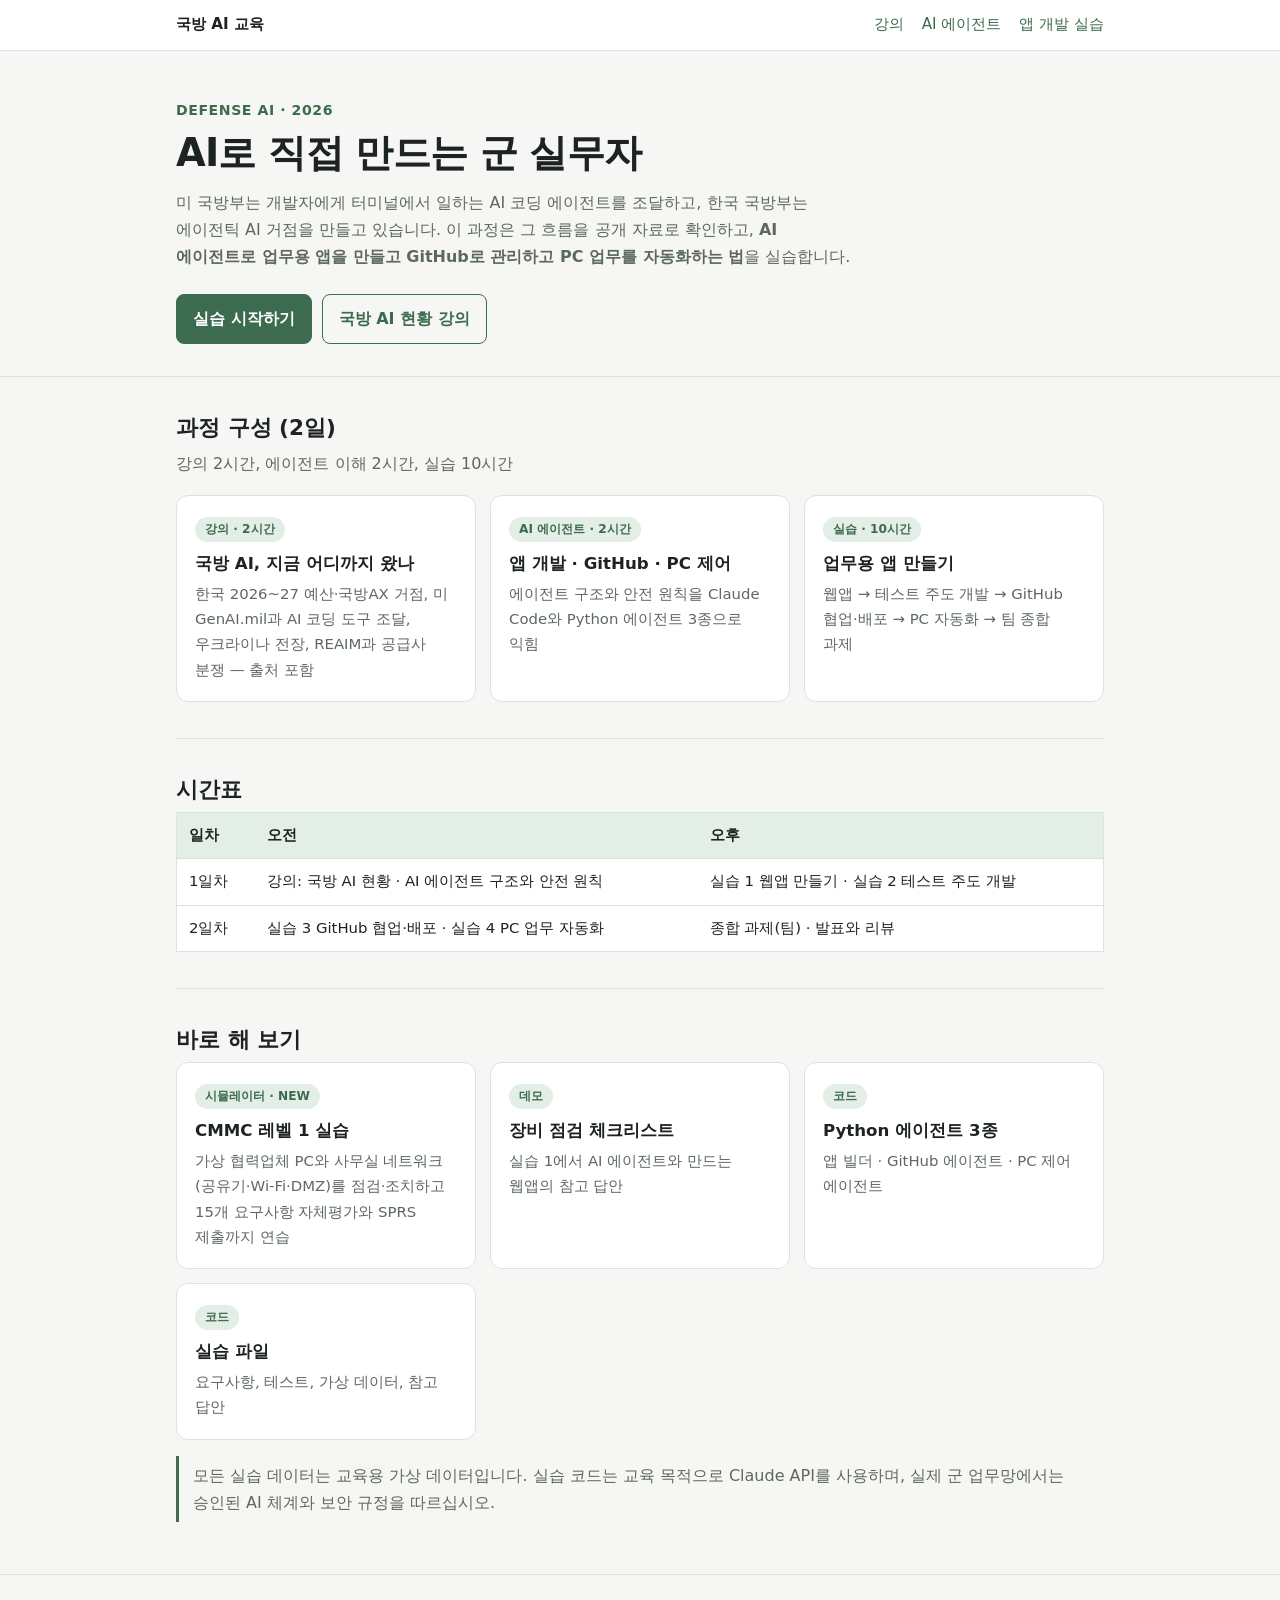
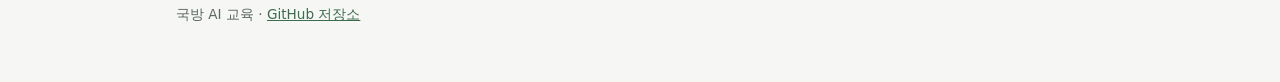
==== commit 3067c03c: "CMMC 레벨 1 시뮬레이터에 네트워크 실습 추가 - 네트워크 탭: 설정에 따라 바뀌는 망 구성도, 공유기 관리 화면   (DHCP 장치 승인·차단, 포트 포워딩, UPnP, 원격" ====
--- a/index.html
+++ b/index.html
@@ -48,7 +48,7 @@
 <section>
   <h2>바로 해 보기</h2>
   <div class="grid">
-    <a class="card" href="cmmc/index.html"><span class="tag">시뮬레이터 · NEW</span><b>CMMC 레벨 1 실습</b><p>가상 협력업체 PC를 PowerShell로 점검·조치하고 15개 요구사항 자체평가와 SPRS 제출까지 연습</p></a>
+    <a class="card" href="cmmc/index.html"><span class="tag">시뮬레이터 · NEW</span><b>CMMC 레벨 1 실습</b><p>가상 협력업체 PC와 사무실 네트워크(공유기·Wi-Fi·DMZ)를 점검·조치하고 15개 요구사항 자체평가와 SPRS 제출까지 연습</p></a>
     <a class="card" href="practice/lab1-checklist/solution/index.html"><span class="tag">데모</span><b>장비 점검 체크리스트</b><p>실습 1에서 AI 에이전트와 만드는 웹앱의 참고 답안</p></a>
     <a class="card" href="https://github.com/kongsu02-hue/defense-ai/tree/main/agent-labs"><span class="tag">코드</span><b>Python 에이전트 3종</b><p>앱 빌더 · GitHub 에이전트 · PC 제어 에이전트</p></a>
     <a class="card" href="https://github.com/kongsu02-hue/defense-ai/tree/main/practice"><span class="tag">코드</span><b>실습 파일</b><p>요구사항, 테스트, 가상 데이터, 참고 답안</p></a>
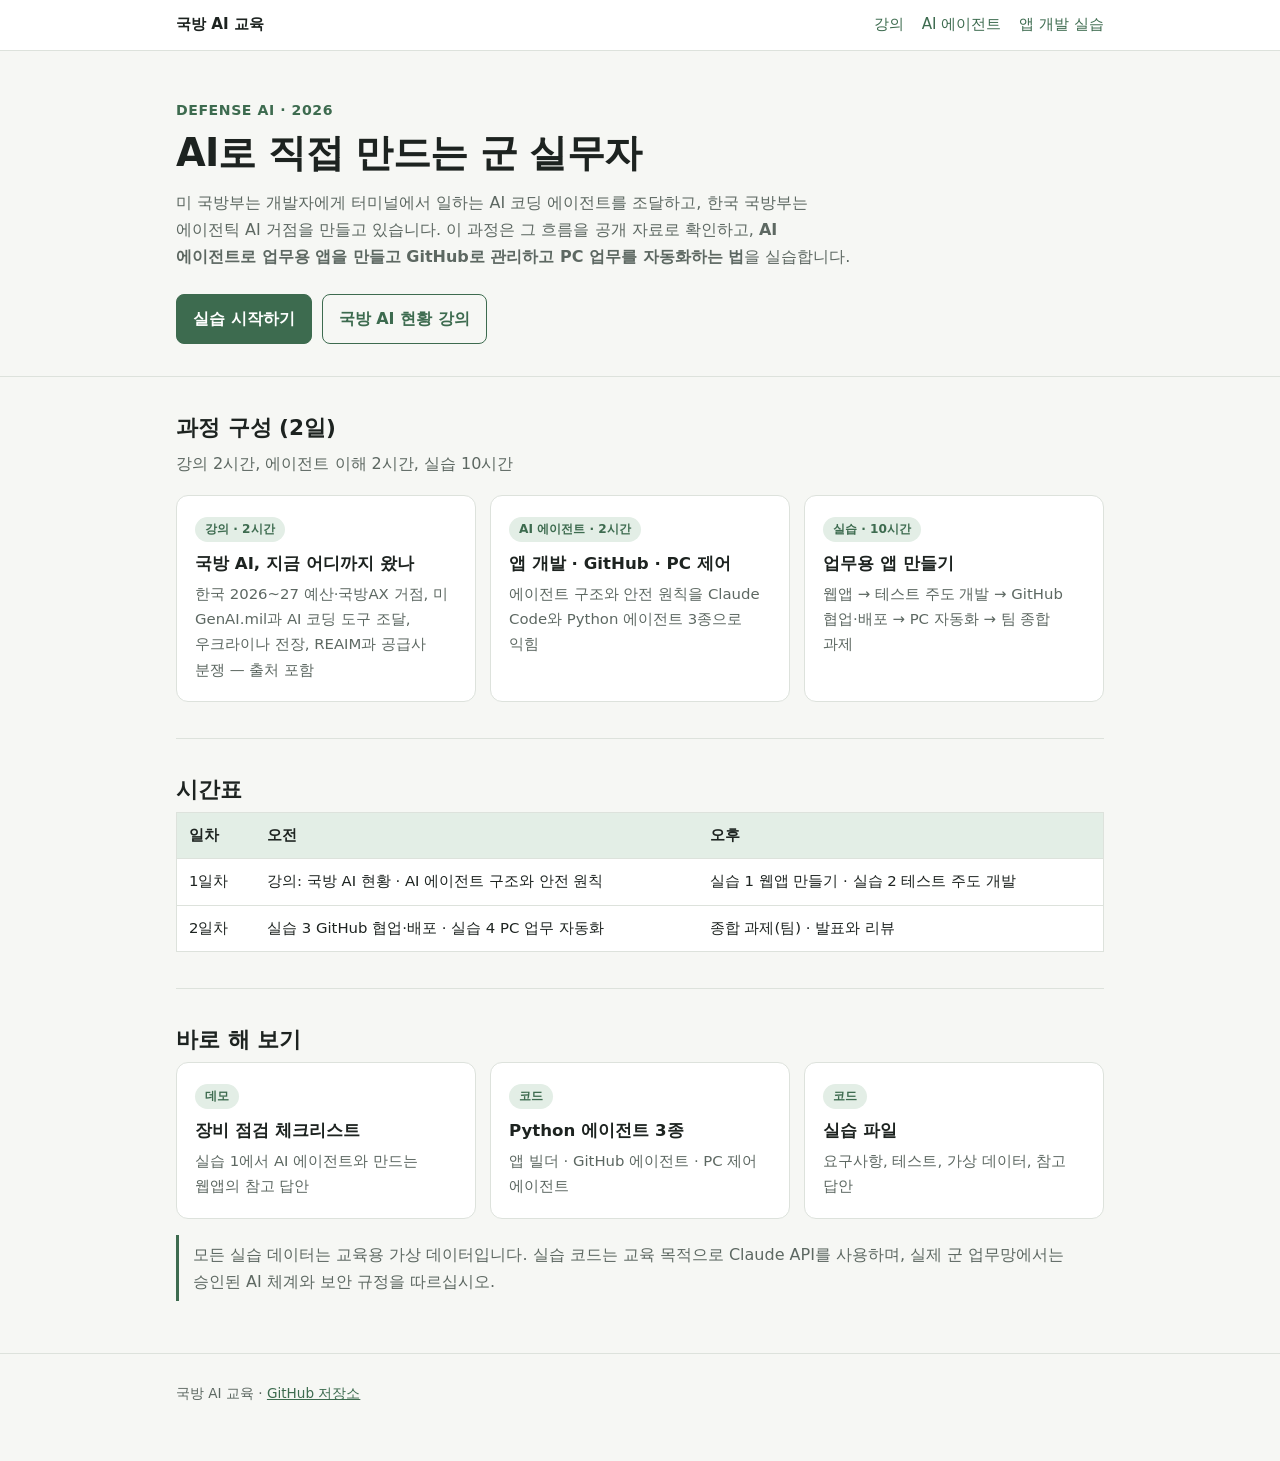
==== commit 4519c700: "CMMC 시뮬레이터를 별도 저장소(kongsu02-hue/cmmc)로 이전" ====
--- a/index.html
+++ b/index.html
@@ -48,7 +48,6 @@
 <section>
   <h2>바로 해 보기</h2>
   <div class="grid">
-    <a class="card" href="cmmc/index.html"><span class="tag">시뮬레이터 · NEW</span><b>CMMC 레벨 1 실습</b><p>가상 협력업체 PC와 사무실 네트워크(공유기·Wi-Fi·DMZ)를 점검·조치하고 15개 요구사항 자체평가와 SPRS 제출까지 연습</p></a>
     <a class="card" href="practice/lab1-checklist/solution/index.html"><span class="tag">데모</span><b>장비 점검 체크리스트</b><p>실습 1에서 AI 에이전트와 만드는 웹앱의 참고 답안</p></a>
     <a class="card" href="https://github.com/kongsu02-hue/defense-ai/tree/main/agent-labs"><span class="tag">코드</span><b>Python 에이전트 3종</b><p>앱 빌더 · GitHub 에이전트 · PC 제어 에이전트</p></a>
     <a class="card" href="https://github.com/kongsu02-hue/defense-ai/tree/main/practice"><span class="tag">코드</span><b>실습 파일</b><p>요구사항, 테스트, 가상 데이터, 참고 답안</p></a>
